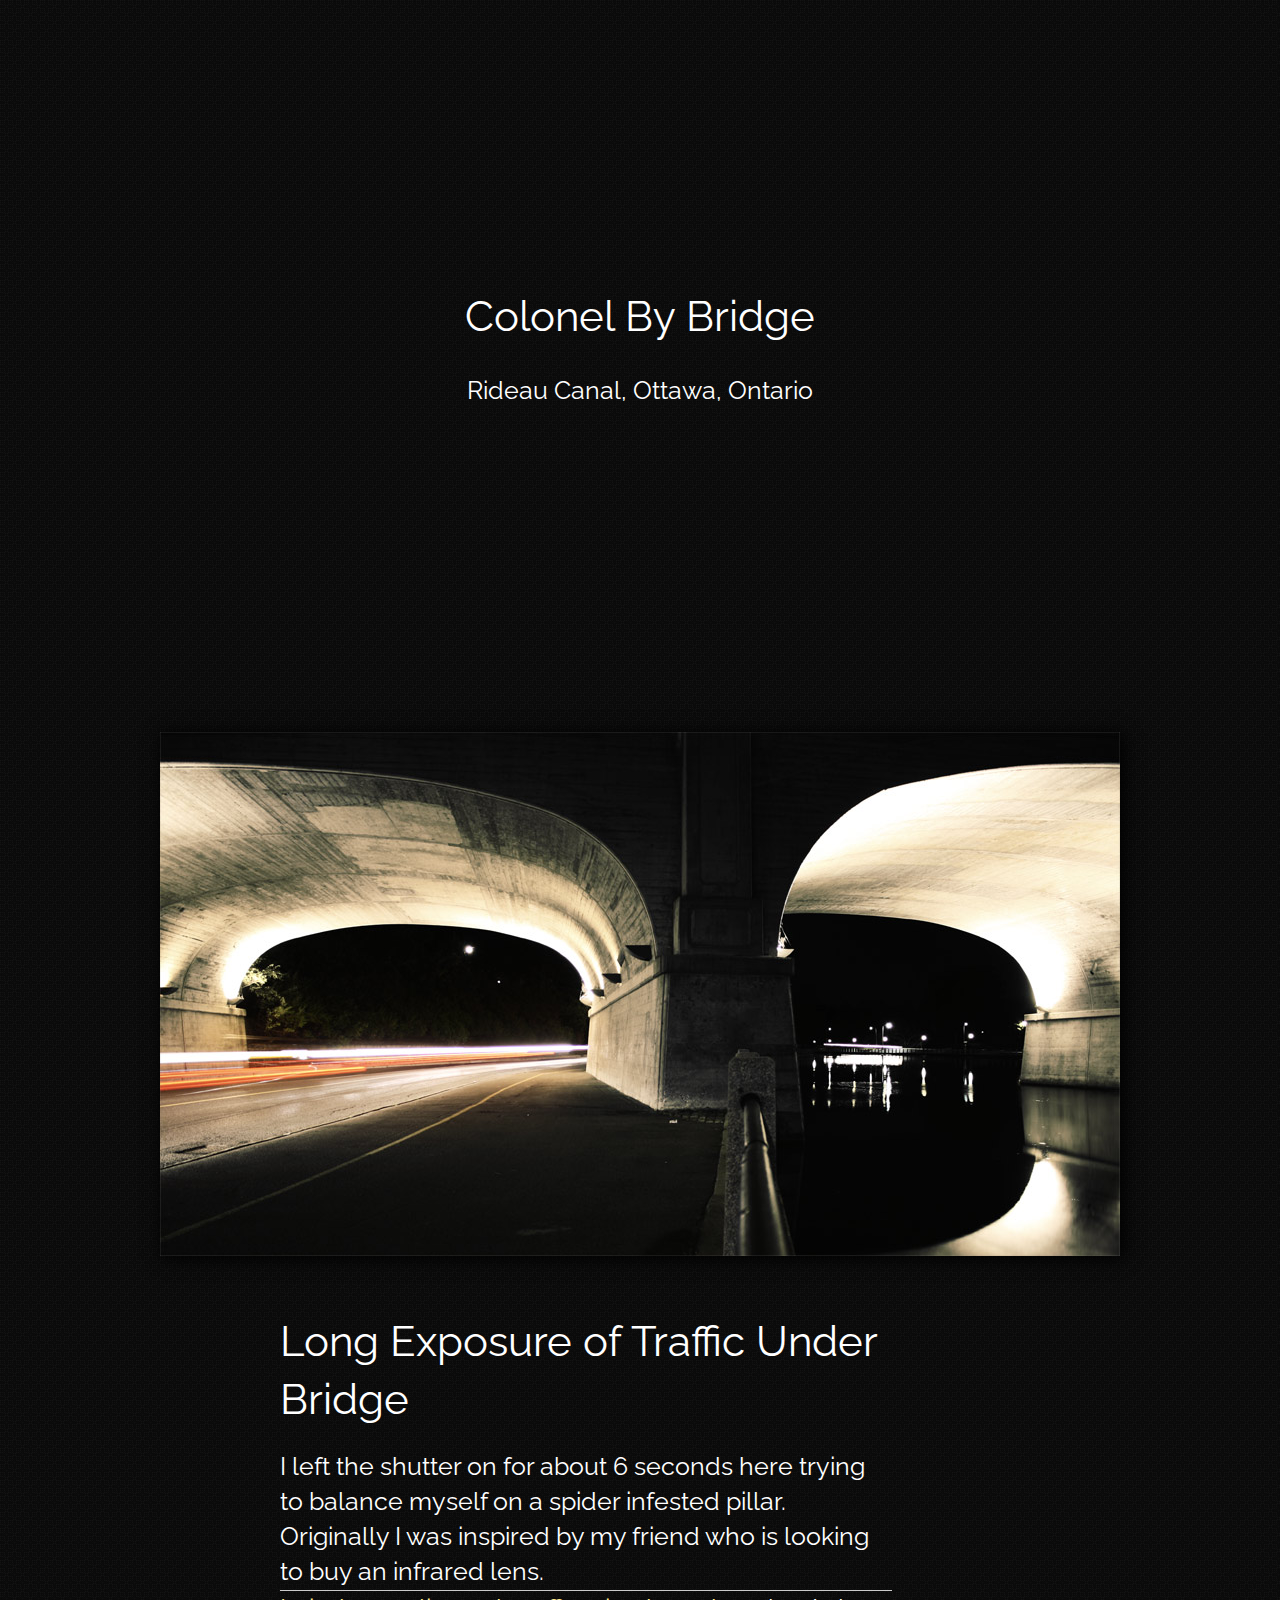
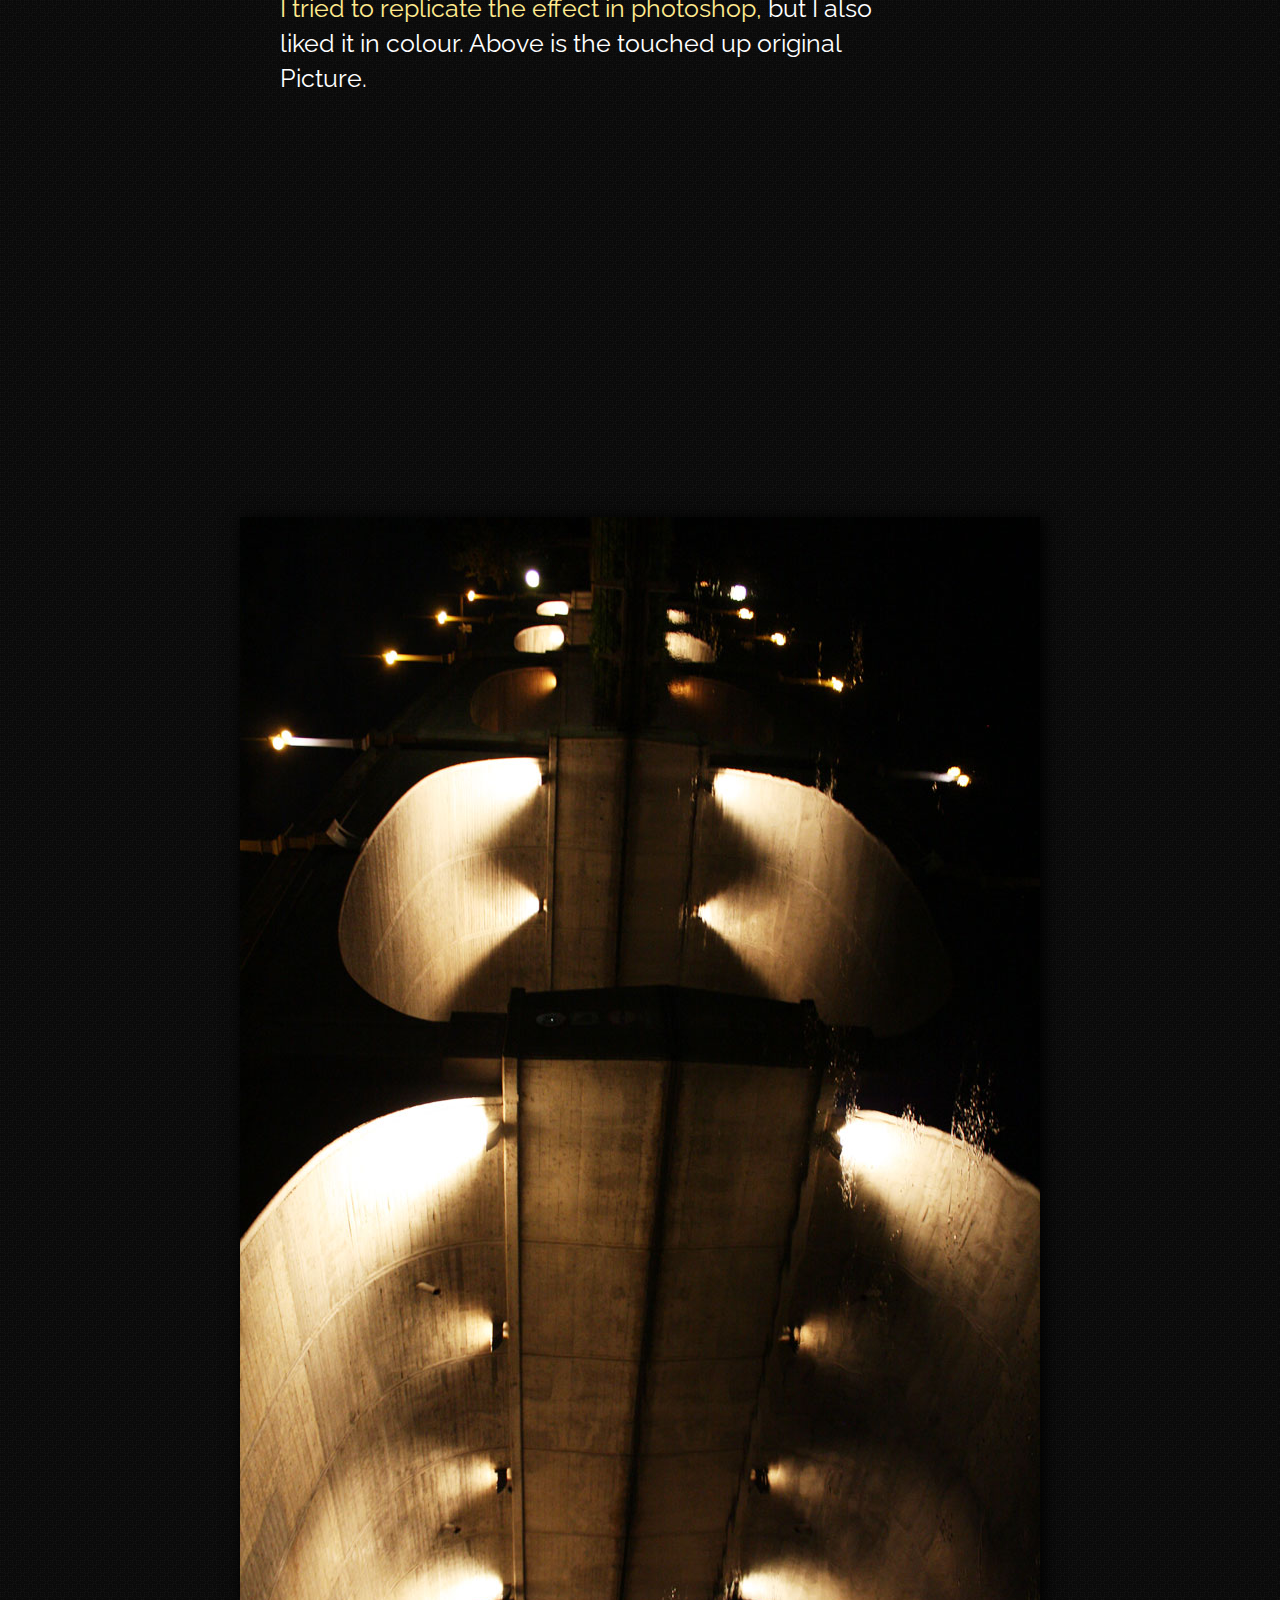
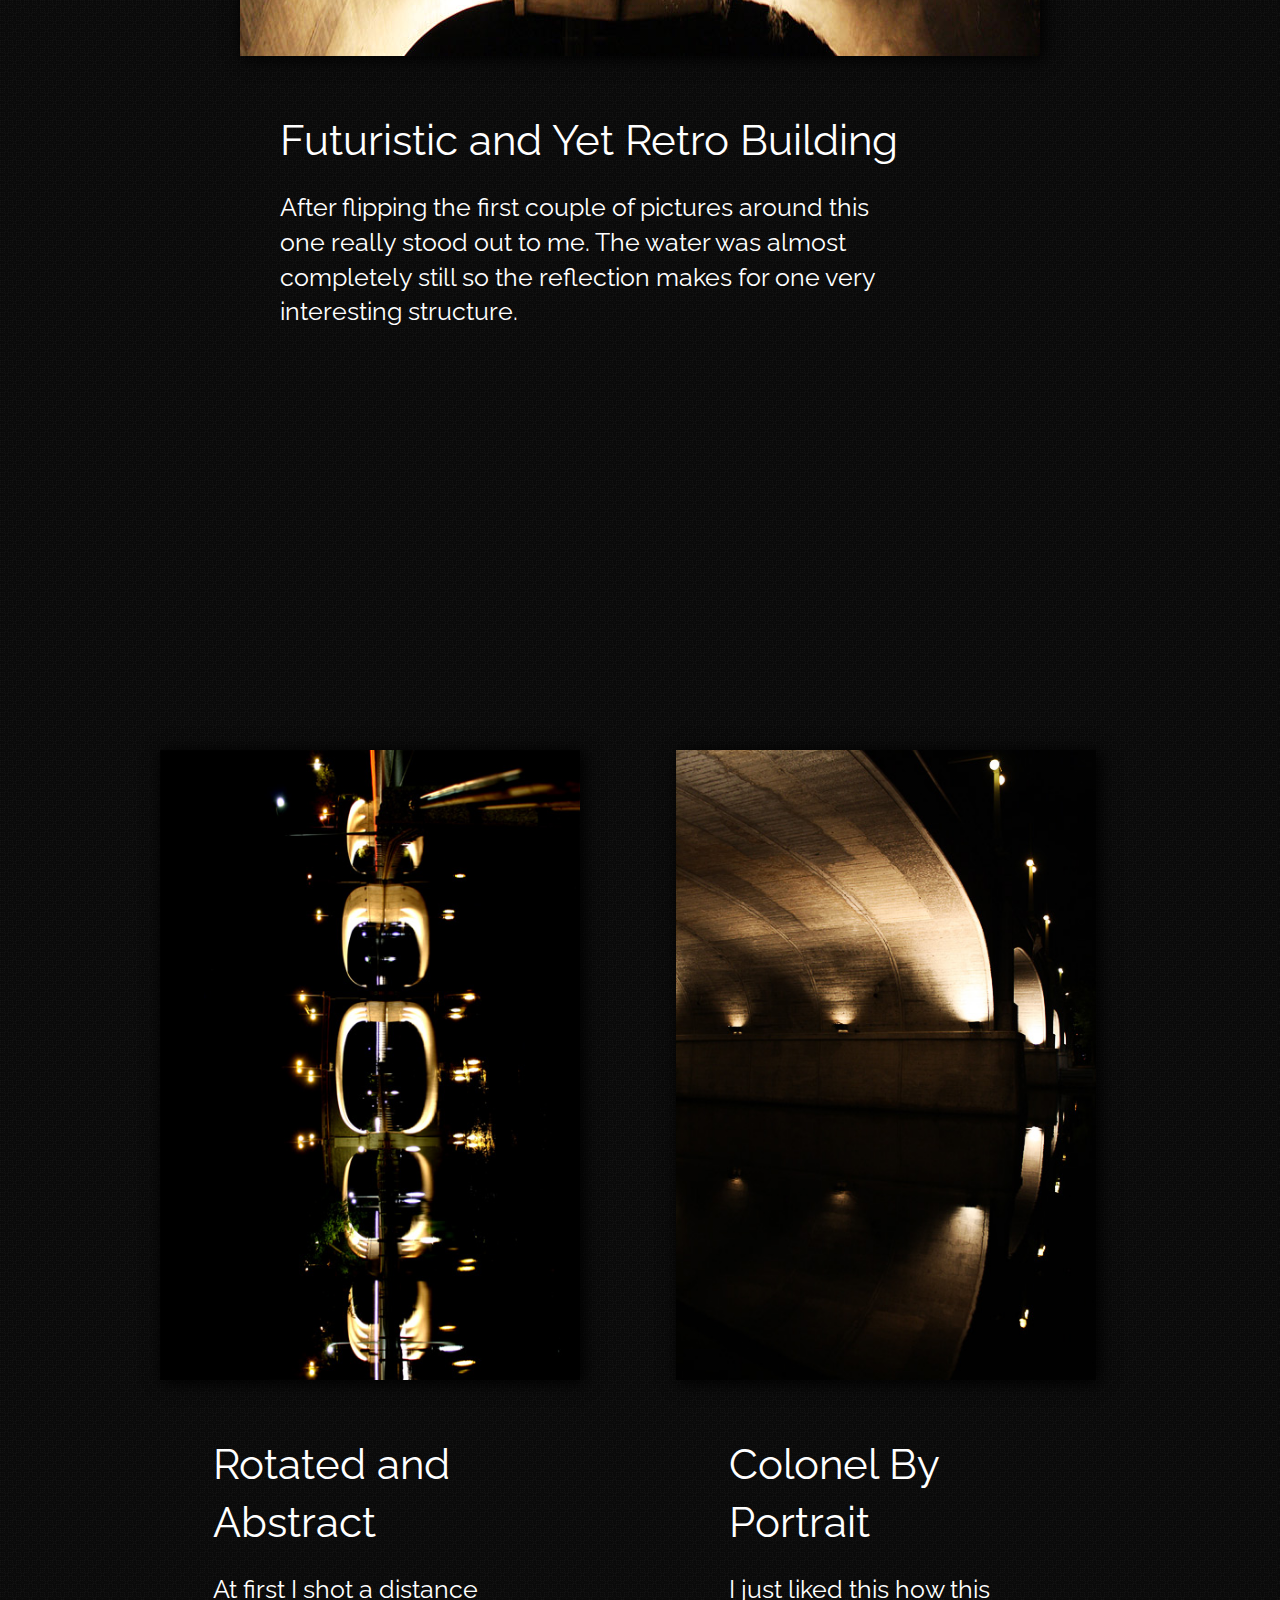
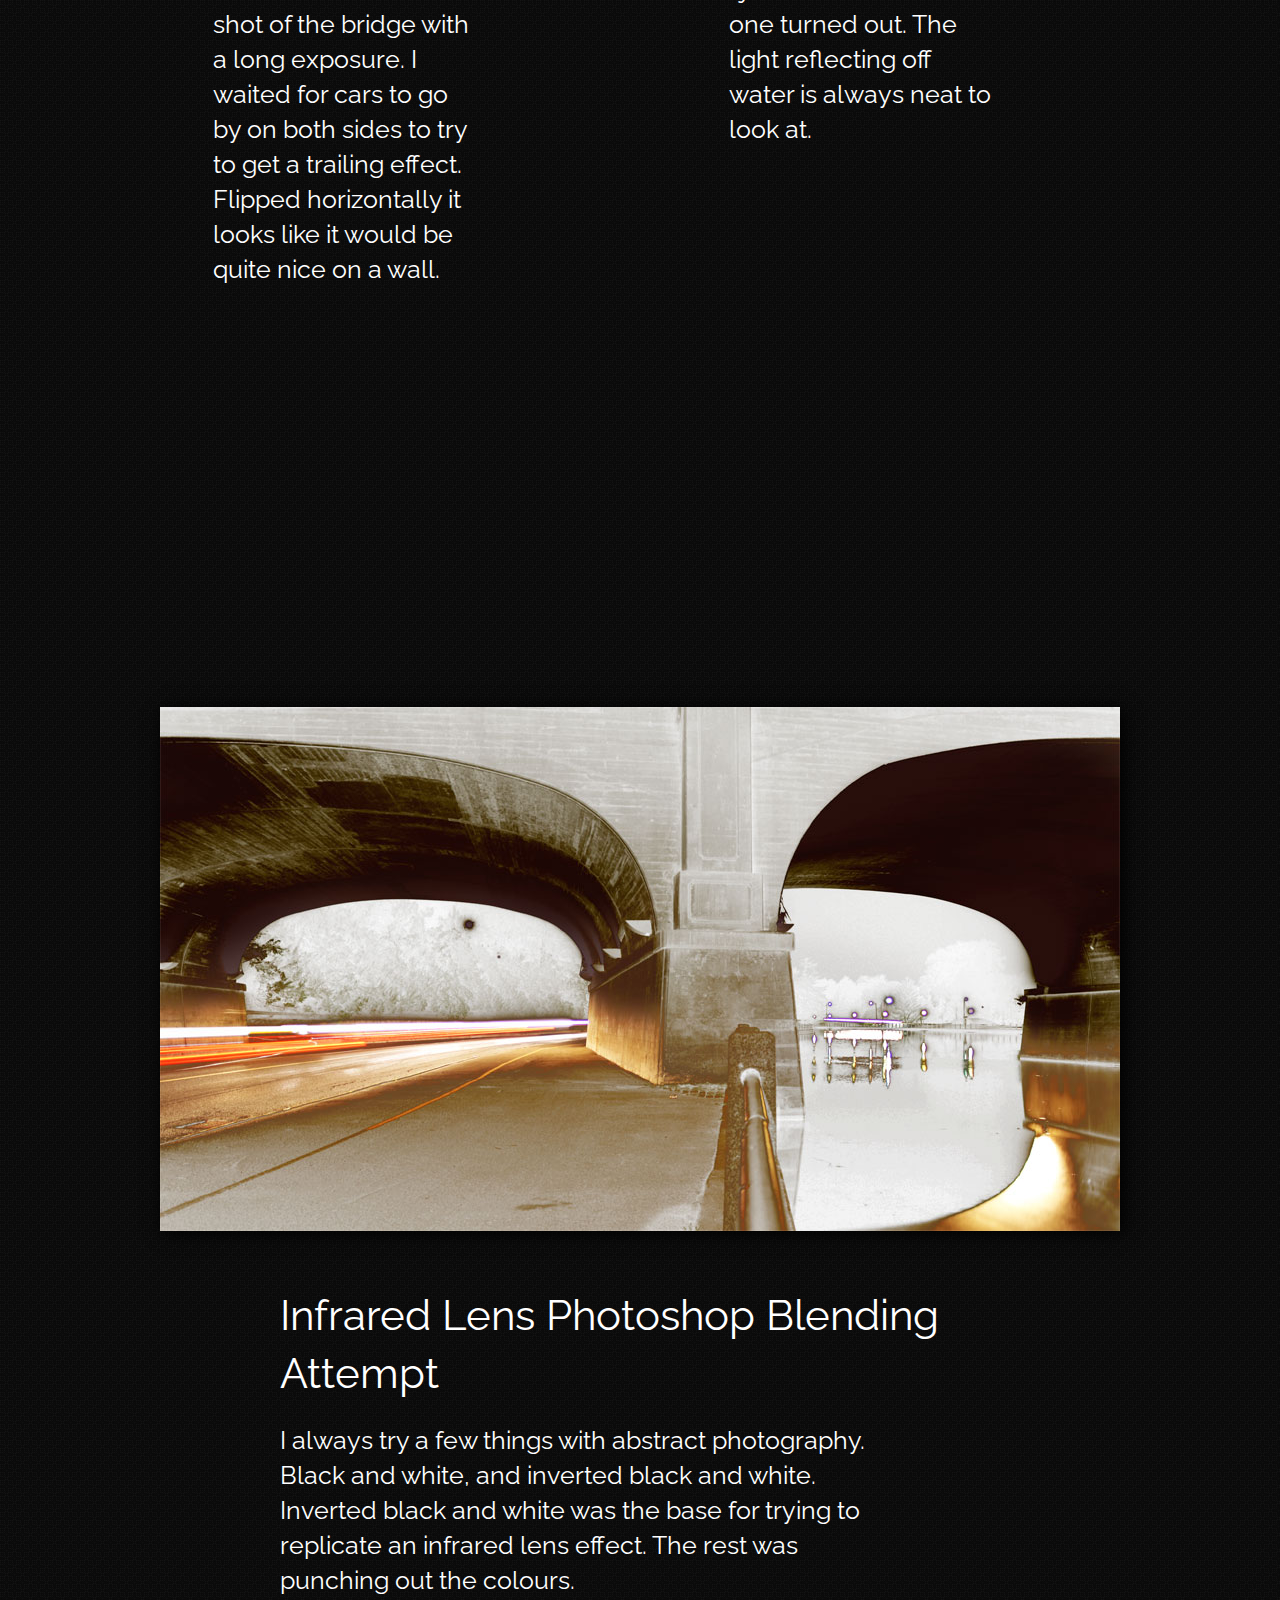
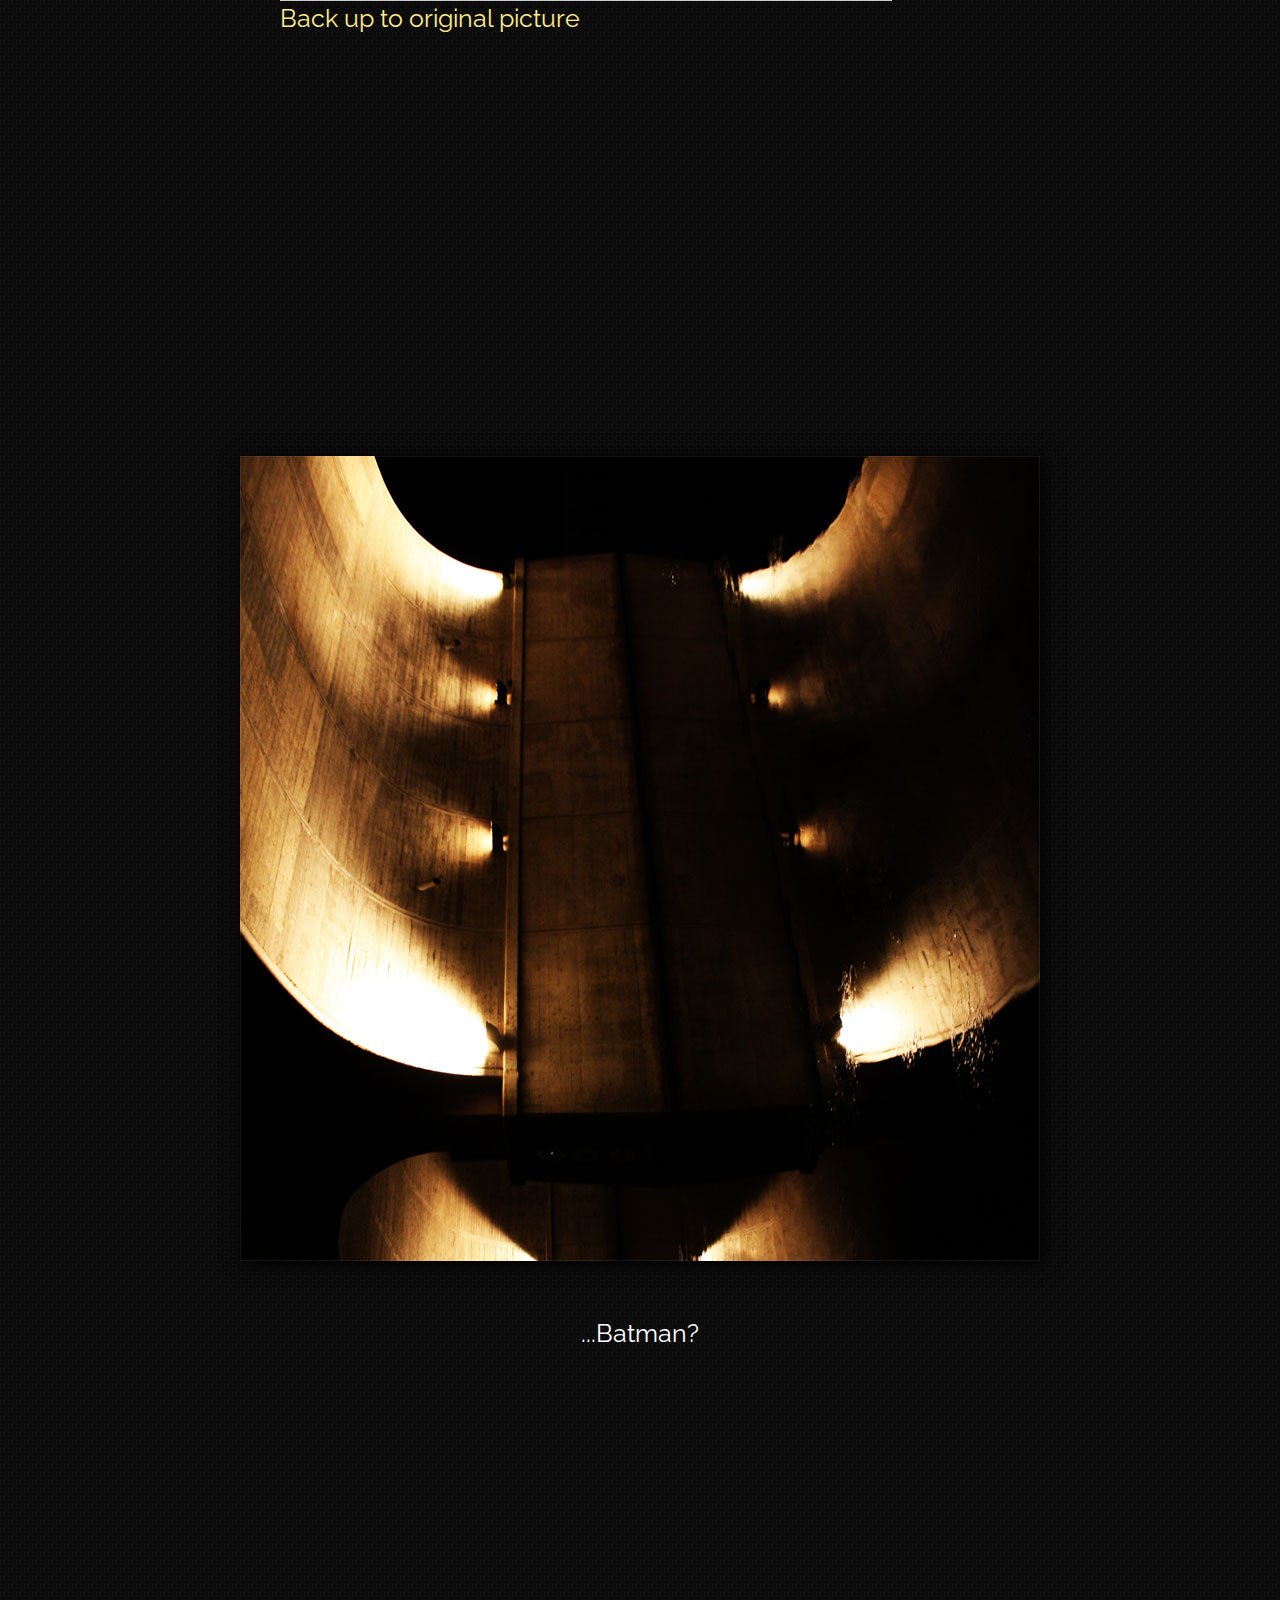
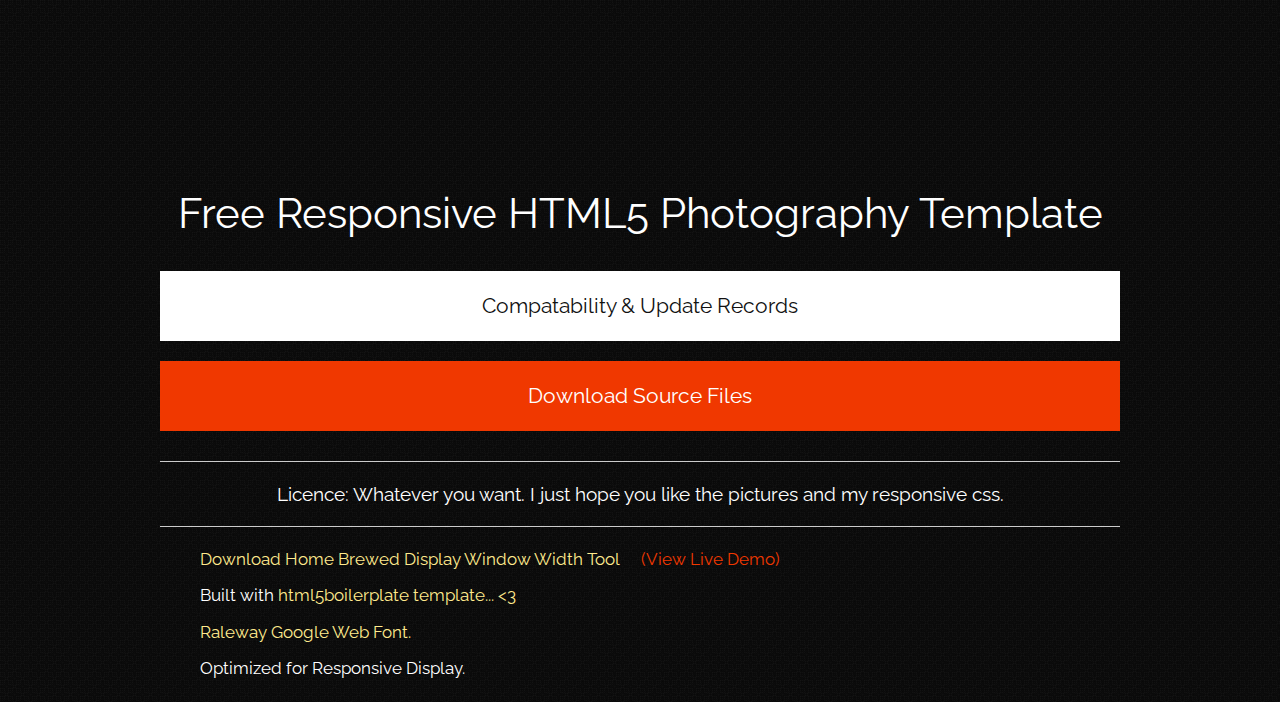
==== index.html @ 6f8a7903 "Initial Commit" ====
<!DOCTYPE html>
<!--[if lt IE 7]>      <html class="no-js lt-ie9 lt-ie8 lt-ie7"> <![endif]-->
<!--[if IE 7]>         <html class="no-js lt-ie9 lt-ie8"> <![endif]-->
<!--[if IE 8]>         <html class="no-js lt-ie9"> <![endif]-->
<!--[if gt IE 8]><!--> <html class="no-js"> <!--<![endif]-->
<head>
    <meta charset="utf-8">
    <meta http-equiv="X-UA-Compatible" content="IE=edge,chrome=1">
    <title></title>
    <meta name="description" content="">
    <meta name="viewport" content="width=device-width">

    <!-- Place favicon.ico and apple-touch-icon.png in the root directory: mathiasbynens.be/notes/touch-icons -->

    <link rel="stylesheet" href="css/main.css">
    
    <script src="js/vendor/modernizr-2.6.1.min.js"></script>
    <link href='http://fonts.googleapis.com/css?family=Raleway:100' rel='stylesheet' type='text/css'>
    <meta name="viewport" content="width=device-width, minimum-scale=1.0, maximum-scale=1.0">
</head>
<body>
	
    <!--[if lt IE 9]>
        <link rel="stylesheet" type="text/css" href="css/ie7-and-down.css" />
    <![endif]-->
    <!--[if IE 6]>
        <link rel="stylesheet" type="text/css" href="css/ie6.css" />
    <![endif]-->
    
    <header id="header">
    	<hgroup>
    	<h1>Colonel By Bridge</h1>
    	<h2>Rideau Canal, Ottawa, Ontario</h2>
    	</hgroup>
    </header>
    
    
    <article id="underbridge">
    	<img src="img/under-bridge-color.jpg" alt="under-bridge-color" />
	    <dl>
	    	<dt>Long Exposure of Traffic Under Bridge</dt>
	    	<dd>I left the shutter on for about 6 seconds here trying to balance myself on a spider infested pillar.  Originally I was inspired by my friend who is looking to buy an infrared lens.<hr /> <a href="#infrared">I tried to replicate the effect in photoshop,</a> but I also liked it in colour. Above is the touched up original Picture.</dd>
	    </dl>
    </article>
    
    <article>
    	<img src="img/building-bridge.jpg" alt="building-bridge" />
	    <dl>
	    	<dt>Futuristic and Yet Retro Building</dt>
	    	<dd>After flipping the first couple of pictures around this one really stood out to me. The water was almost completely still so the reflection makes for one very interesting structure.</dd>
	    </dl>
    </article>
    
    <article class="foursixty clearfix">
    	<img src="img/abstract.jpg" alt="abstract" />
	    <dl>
	    	<dt>Rotated and Abstract</dt>
	    	<dd>At first I shot a distance shot of the bridge with a long exposure.  I waited for cars to go by on both sides to try to get a trailing effect.  Flipped horizontally it looks like it would be quite nice on a wall.</dd>
	    </dl>
    </article>
    
    <article class="foursixty last">
    	<img src="img/bridge-portrait.jpg" alt="bridge-portrait" />
	    <dl>
	    	<dt>Colonel By Portrait</dt>
	    	<dd>I just liked this how this one turned out. The light reflecting off water is always neat to look at.</dd>
	    </dl>
    </article>
    
    
    <article id="infrared">
    	<img src="img/infrared-bridge.jpg" alt="infrared-bridge" />
	    <dl>
	    	<dt>Infrared Lens Photoshop Blending Attempt</dt>
	    	<dd>I always try a few things with abstract photography.  Black and white, and inverted black and white.  Inverted black and white was the base for trying to replicate an infrared lens effect.  The rest was punching out the colours.<hr /> <a href="#underbridge">Back up to original picture</a></dd>
	    </dl>
    </article>
    
    <article>
	    <img src="img/batman-brige.jpg" alt="batman-brige" />
	    <h2>...Batman?</h2>
    </article>
    
	<h1 id="return-demo">Free Responsive HTML5 Photography Template</h1>
	<footer id="footer">
		<nav id="footer-nav">
			<a href="about.html" class="about">Compatability &amp; Update Records</a>
			<a href="download.html" class="download">Download Source Files</a>
		</nav>
	</footer>
	
	<!-- Liscence.  Delete from here down until the next comment -->
	
	<hr />
		<h3>Licence: Whatever you want. I just hope you like the pictures and my responsive css.</h3>  
		<hr />
		<ul>
			<li>
				<a href="download.html" class="developer">Download Home Brewed Display Window Width Tool</a> 
				<a href="demo.html" class="demo">(View Live Demo)</a>
			</li>
			<li>Built with <a href="http://html5boilerplate.com/" target="_blank">html5boilerplate template... &lt;3</a></li>
			<li><a href="http://www.google.com/webfonts#UsePlace:use/Collection:Raleway" target="_blank">Raleway Google Web Font.</a></li>
			<li>Optimized for Responsive Display.</li>
		</ul>
	
	<!-- Liscence.  Delete me from here up -->
	
	
    <script src="//ajax.googleapis.com/ajax/libs/jquery/1.7.2/jquery.min.js"></script>
    <script>window.jQuery || document.write('<script src="js/vendor/jquery-1.7.2.min.js"><\/script>')</script>
    <script src="js/plugins.js"></script>
    <script src="js/main.js"></script>

    <!-- Google Analytics: change UA-XXXXX-X to be your site's ID. -->
    <script type="text/javascript">
		  var _gaq = _gaq || [];
		  _gaq.push(['_setAccount', 'UA-12574501-1']);
		  _gaq.push(['_setDomainName', 'brandonbrule.com']);
		  _gaq.push(['_trackPageview']);
		
		  (function() {
		    var ga = document.createElement('script'); ga.type = 'text/javascript'; ga.async = true;
		    ga.src = ('https:' == document.location.protocol ? 'https://ssl' : 'http://www') + '.google-analytics.com/ga.js';
		    var s = document.getElementsByTagName('script')[0]; s.parentNode.insertBefore(ga, s);
		  })();
	</script>
</body>
</html>
---- css/main.css ----
/*
 * HTML5 Boilerplate
 *
 * What follows is the result of much research on cross-browser styling.
 * Credit left inline and big thanks to Nicolas Gallagher, Jonathan Neal,
 * Kroc Camen, and the H5BP dev community and team.
 *
 * Detailed information about this CSS: h5bp.com/css
 */


/* ==========================================================================
   HTML5 display definitions
   ========================================================================== */

article,
aside,
details,
figcaption,
figure,
footer,
header,
hgroup,
nav,
section,
summary {
    display: block;
}

audio,
canvas,
video {
    display: inline-block;
    *display: inline;
    *zoom: 1;
}

audio:not([controls]) {
    display: none;
}

[hidden] {
    display: none;
}


/* ==========================================================================
   Base
   ========================================================================== */

/*
 * 1. Correct text resizing oddly in IE6/7 when body font-size is set using em units
 * 2. Prevent iOS text size adjust on device orientation change, without disabling user zoom: h5bp.com/g
 */

html {
    font-size: 100%;
    -webkit-text-size-adjust: 100%;
    -ms-text-size-adjust: 100%;
}

html,
button,
input,
select,
textarea {
    font-family: sans-serif;
    color: #222;
}

body {
    margin: 0;
    font-size: 1.3em;
    line-height: 1.4;
}

/*
 * Remove text-shadow in selection highlight: h5bp.com/i
 * These selection declarations have to be separate.
 * Customize the background color to match your design.
 */

::-moz-selection {
    background: #b3d4fc;
    text-shadow: none;
}

::selection {
    background: #b3d4fc;
    text-shadow: none;
}


/* ==========================================================================
   Links
   ========================================================================== */

a {
    color: #00e;
}

a:visited {
    color: #551a8b;
}

a:hover {
    color: #06e;
}

a:focus {
    outline: thin dotted;
}

/*
 * Improve readability when focused and hovered in all browsers: h5bp.com/h
 */

a:hover,
a:active {
    outline: 0;
}


/* ==========================================================================
   Typography
   ========================================================================== */

abbr[title] {
    border-bottom: 1px dotted;
}

b,
strong {
    font-weight: bold;
}

blockquote {
    margin: 1em 40px;
}

dfn {
    font-style: italic;
}

hr {
    display: block;
    height: 1px;
    border: 0;
    border-top: 1px solid #ccc;
    margin: 1em 0;
    padding: 0;
}

ins {
    background: #ff9;
    color: #000;
    text-decoration: none;
}

mark {
    background: #ff0;
    color: #000;
    font-style: italic;
    font-weight: bold;
}

/*
 * Redeclare monospace font family: h5bp.com/j
 */

pre,
code,
kbd,
samp {
    font-family: monospace, serif;
    _font-family: 'courier new', monospace;
    font-size: 1em;
}

/*
 * Improve readability of pre-formatted text
 */

pre {
    white-space: pre;
    white-space: pre-wrap;
    word-wrap: break-word;
}

q {
    quotes: none;
}

q:before,
q:after {
    content: "";
    content: none;
}

small {
    font-size: 85%;
}

/*
 * Position subscript and superscript content without affecting line-height: h5bp.com/k
 */

sub,
sup {
    font-size: 75%;
    line-height: 0;
    position: relative;
    vertical-align: baseline;
}

sup {
    top: -0.5em;
}

sub {
    bottom: -0.25em;
}


/* ==========================================================================
   Lists
   ========================================================================== */

ul,
ol {
    margin: 1em 0;
    padding: 0 0 0 40px;
}

dd {
    margin: 0 0 0 0;
}

nav ul,
nav ol {
    list-style: none;
    list-style-image: none;
    margin: 0;
    padding: 0;
}


/* ==========================================================================
   Embedded content
   ========================================================================== */

/*
 * 1. Improve image quality when scaled in IE7: h5bp.com/d
 * 2. Remove the gap between images and borders on image containers: h5bp.com/i/440
 */

img {
    border: 0;
    vertical-align: middle;
    -ms-interpolation-mode: bicubic;
}

/*
 * Correct overflow not hidden in IE9
 */

svg:not(:root) {
    overflow: hidden;
}


/* ==========================================================================
   Figures
   ========================================================================== */

figure {
    margin: 0;
}


/* ==========================================================================
   Forms
   ========================================================================== */

form {
    margin: 0;
}

fieldset {
    border: 0;
    margin: 0;
    padding: 0;
}

/*
 * Indicate that 'label' will shift focus to the associated form element
 */

label {
    cursor: pointer;
}

/*
 * 1. Correct color not inheriting in IE6/7/8/9
 * 2. Correct alignment displayed oddly in IE6/7
 */

legend {
    border: 0;
    padding: 0;
    white-space: normal;
    *margin-left: -7px;
}

/*
 * 1. Correct font-size not inheriting in all browsers
 * 2. Remove margins in FF3/4 S5 Chrome
 * 3. Define consistent vertical alignment display in all browsers
 */

button,
input,
select,
textarea {
    font-size: 100%;
    margin: 0;
    vertical-align: baseline;
    *vertical-align: middle;
}

/*
 * 1. Define line-height as normal to match FF3/4 (set using !important in the UA stylesheet)
 */

button,
input {
    line-height: normal;
}

/*
 * 1. Display hand cursor for clickable form elements
 * 2. Allow styling of clickable form elements in iOS
 * 3. Correct inner spacing displayed oddly in IE7 (doesn't effect IE6)
 */

button,
input[type="button"],
input[type="reset"],
input[type="submit"] {
    cursor: pointer;
    -webkit-appearance: button;
    *overflow: visible;
}

/*
 * Re-set default cursor for disabled elements
 */

button[disabled],
input[disabled] {
    cursor: default;
}

/*
 * Consistent box sizing and appearance
 */

input[type="checkbox"],
input[type="radio"] {
    box-sizing: border-box;
    padding: 0;
    *width: 13px;
    *height: 13px;
}

input[type="search"] {
    -webkit-appearance: textfield;
    -moz-box-sizing: content-box;
    -webkit-box-sizing: content-box;
    box-sizing: content-box;
}

input[type="search"]::-webkit-search-decoration,
input[type="search"]::-webkit-search-cancel-button {
    -webkit-appearance: none;
}

/*
 * Remove inner padding and border in FF3/4: h5bp.com/l
 */

button::-moz-focus-inner,
input::-moz-focus-inner {
    border: 0;
    padding: 0;
}

/*
 * 1. Remove default vertical scrollbar in IE6/7/8/9
 * 2. Allow only vertical resizing
 */

textarea {
    overflow: auto;
    vertical-align: top;
    resize: vertical;
}


/* ==========================================================================
   Tables
   ========================================================================== */

table {
    border-collapse: collapse;
    border-spacing: 0;
}

td {
    vertical-align: top;
}


/* ==========================================================================
   Chrome Frame Prompt
   ========================================================================== */

.chromeframe {
    margin: 0.2em 0;
    background: #ccc;
    color: #000;
    padding: 0.2em 0;
}





/*	==========================================================================
	Edit Site Styles Below 
	========================================================================== */

/* ==========================================================================
   Primary styles.
   Author: Your Name Here
   ========================================================================== */

body{
	background: url(../img/repeating-bg.jpg);
	color: #fff;
	font-family: 'Raleway', cursive, helvetica, arial;
	width:95%;
	margin:0 auto;
	text-align:center;
}

a{
	color:#ffea8d;
	text-decoration:none;
}
a:hover{
	color:#c64c27;
}
a:visited{
	color:#ffea8d;
}

li{list-style:none;margin-bottom:0.8em;font-size:0.8em;text-align:left;}

img{
	margin: 1.7em 0;
	-moz-box-shadow:   3px 2px 16px 1px black;
	-webkit-box-shadow: 3px 2px 16px 1px black;
	box-shadow: 3px 2px 16px 1px black;
	max-width: 100%;
}

article{padding-bottom:40%;}
dl{width:75%;margin:0 auto !important;}
dt{font-size:2em;padding:0.5em 0; text-align:center; }
dd{font-size:1.2em;width:85%;text-align:left;margin:0 auto !important;}

h1, h2, h3{font-weight:normal;}
h1{font-size:1.8em;}
h2{font-size:1.1em;}
h3{font-size:0.9em;}
p{font-size:0.8em;}
.aligncenter{
	text-align:center;
}
.last{margin-right:0!important;padding-right:0!important;margin-left:0!important;padding-left:0!important;}

.foursixty{}

header#header{
	text-align:center;
	height:100%;
	margin:40% 0;
}

#footer{
	margin-bottom:30px;
}

#footer-nav a{
	display:block;
	margin: 2% 0;
	padding:1em 10px;
}


/* -- Licence Details - Delete here Down --*/

a.download{
	background:#f03800;
	color:white;
	margin: 2% 0;
	padding:1em 10px;
	display:block;
}
a.download:hover{
	background:#c64c27;
}

a.about{
	background:#fff;
	color:#111111;
	margin: 2% 0;
	padding:1em 10px;
	display:block;
}
a.about:hover{
	background:#ffea8d;
}

a.demo{
	color:#f03800;
	margin-left:2%;
}
a.demo:hover{
	color:#fff;
	
}

/* -- For Window Width Tool return to index button --*/
#window-width li{
	display:block;
}

a#return{
	position:fixed;
	top:10px;
	padding:20px 0;
}

#window-width{
	width:200px;
	position:fixed; 
	top:10px; 
	right:40px;
}

#window-width-text{
	background:#EA6207;
	color: #fff;
	padding:25px;
	top:75px;
	position:fixed;
}
#window-height-text{
	position:fixed;
	top:160px;
	padding:25px;
	color:#fff;
	background:#ea6207;
}
#starting{
	position:fixed;
	top:250px;
}

/* -- Licence Details - Delete from here up --*/




/* ==========================================================================
   Media Query
   ========================================================================== */



@media only screen and (max-width: 480px)  and (min-width: 340px){
	header#header{
		border-bottom:1px solid #111111;
		margin:10% 0;
	}
}

@media only screen and (max-width: 1920px)  and (min-width: 960px){
	body{
		width:960px;
		margin:0 auto;
	}
	
	h1{font-size:2em;}
	h2{font-size:1.2em;}
	
	
	hr {

		height: 10%;
		font-size:0.04em;
	}
	
	dt{
		font-size:2em;
		text-align:left;
	}
	
	dd{font-size:1.2em;margin:0!important;text-align:left;}
	
	.foursixty{float:left;width:420px;margin-right:10%;}
	header#header{
		margin:30% 0;
	}
}




/* ==========================================================================
   Helper classes.
   Please define your styles before this section.
   ========================================================================== */

/*
 * Image replacement
 */

.ir {
    border: 0;
    font: 0/0 a;
    text-shadow: none;
    color: transparent;
    background-color: transparent;
}

/*
 * Hide from both screenreaders and browsers: h5bp.com/u
 */

.hidden {
    display: none !important;
    visibility: hidden;
}

/*
 * Hide only visually, but have it available for screenreaders: h5bp.com/v
 */

.visuallyhidden {
    border: 0;
    clip: rect(0 0 0 0);
    height: 1px;
    margin: -1px;
    overflow: hidden;
    padding: 0;
    position: absolute;
    width: 1px;
}

/*
 * Extends the .visuallyhidden class to allow the element to be focusable
 * when navigated to via the keyboard: h5bp.com/p
 */

.visuallyhidden.focusable:active,
.visuallyhidden.focusable:focus {
    clip: auto;
    height: auto;
    margin: 0;
    overflow: visible;
    position: static;
    width: auto;
}

/*
 * Hide visually and from screenreaders, but maintain layout
 */

.invisible {
    visibility: hidden;
}

/*
 * Contain floats: h5bp.com/q
 */

.clearfix:before,
.clearfix:after {
    content: "";
    display: table;
}

.clearfix:after {
    clear: both;
}

.clearfix {
    *zoom: 1;
}



/* ==========================================================================
   Print styles.
   Inlined to avoid required HTTP connection: h5bp.com/r
   ========================================================================== */

@media print {
    * {
        background: transparent !important;
        color: #000 !important; /* Black prints faster: h5bp.com/s */
        box-shadow:none !important;
        text-shadow: none !important;
    }

    a,
    a:visited {
        text-decoration: underline;
    }

    a[href]:after {
        content: " (" attr(href) ")";
    }

    abbr[title]:after {
        content: " (" attr(title) ")";
    }

    /*
     * Don't show links for images, or javascript/internal links
     */

    .ir a:after,
    a[href^="javascript:"]:after,
    a[href^="#"]:after {
        content: "";
    }

    pre,
    blockquote {
        border: 1px solid #999;
        page-break-inside: avoid;
    }

    thead {
        display: table-header-group; /* h5bp.com/t */
    }

    tr,
    img {
        page-break-inside: avoid;
    }

    img {
        max-width: 100% !important;
    }

    @page {
        margin: 0.5cm;
    }

    p,
    h2,
    h3 {
        orphans: 3;
        widows: 3;
    }

    h2,
    h3 {
        page-break-after: avoid;
    }
}
---- css/ie7-and-down.css ----
.foursixty{float:left;width:420px;margin:0 5%;}
body{
		width:960px;
	}
header#header{
	margin:20% 0;
}

@media only screen and (max-width: 1920px)  and (min-width: 340px){
	body{
		width:960px;
		margin:0 auto;
	}
	
	h1{font-size:2em;}
	h2{font-size:1.2em;}
	
	
	hr {

		height: 10%;
		font-size:0.04em;
	}
	
	dt{
		font-size:2em;
		text-align:left;
	}
	
	dd{font-size:1.2em;margin:0!important;text-align:left;}

	header#header{
		margin:10% 0;
	}
	.foursixty{float:left;}
}
---- css/ie6.css ----
.foursixty{float:left;width:420px;margin:0 10px;}
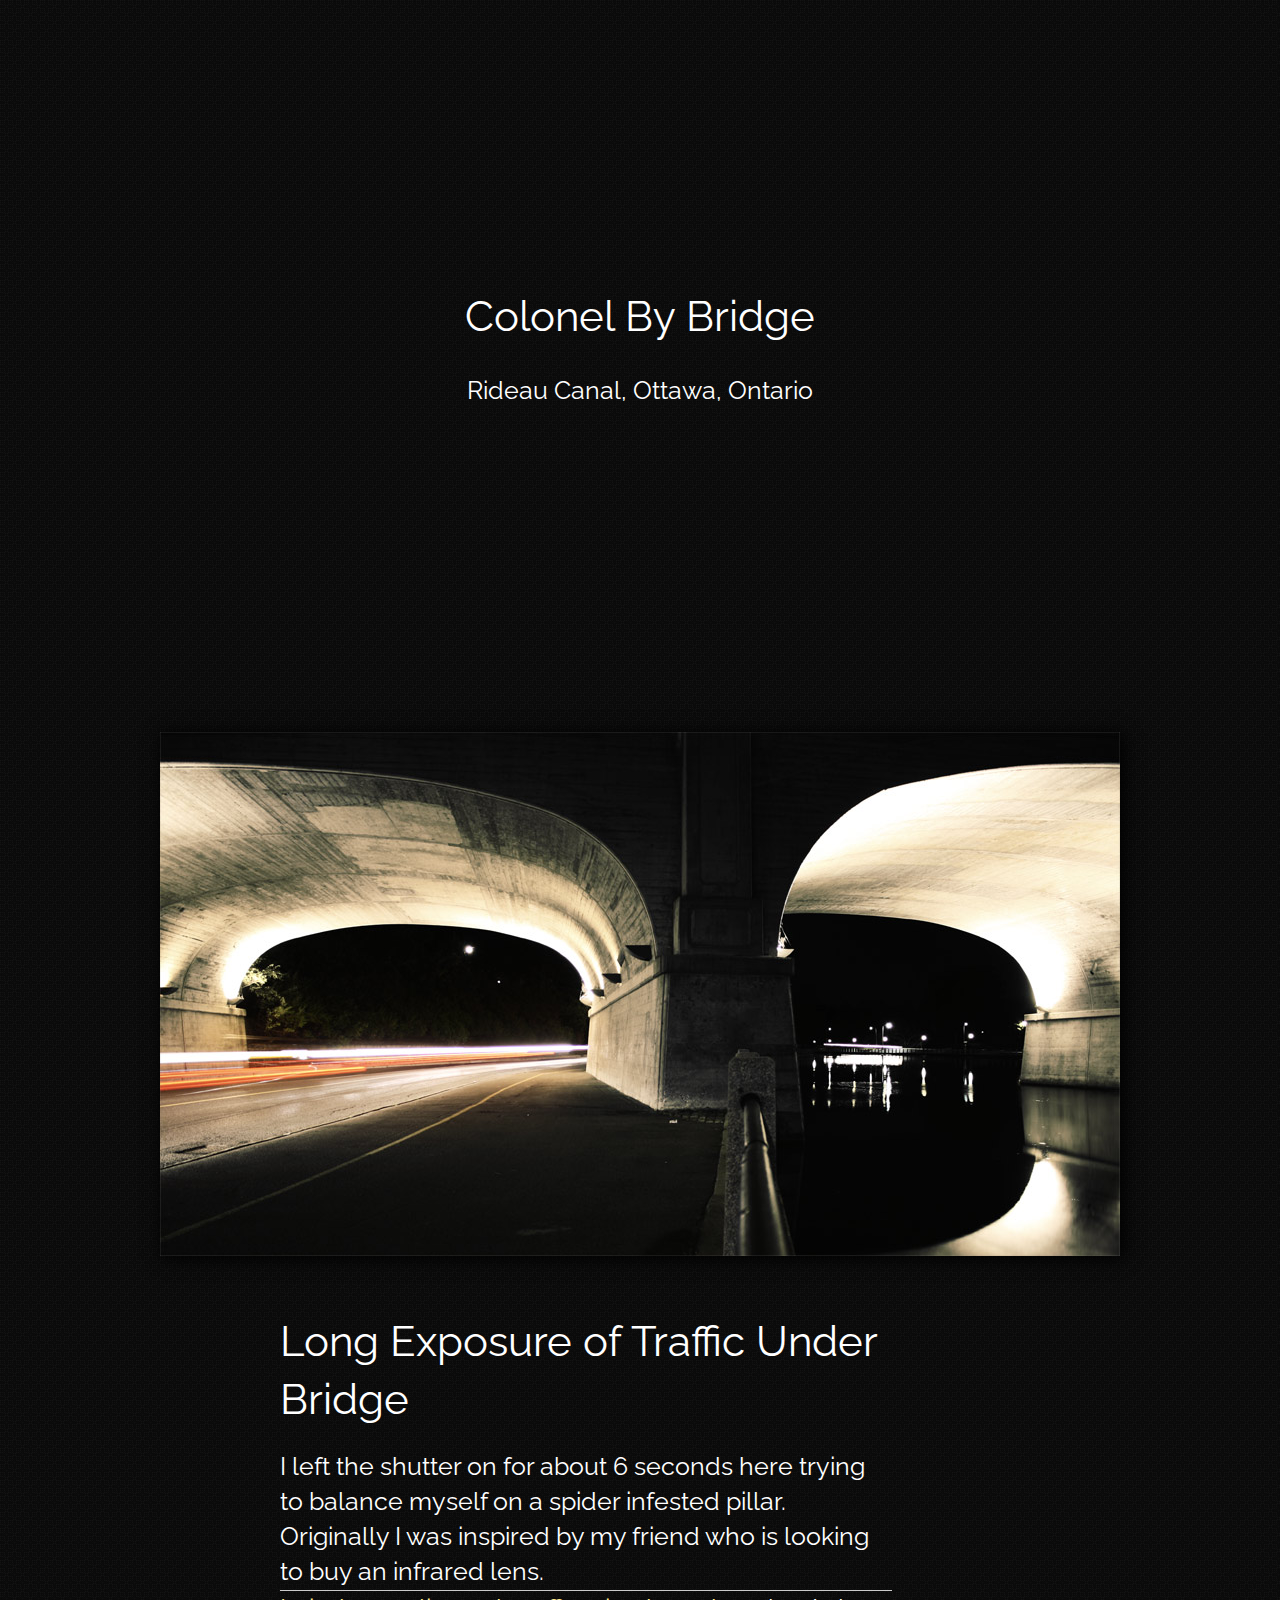
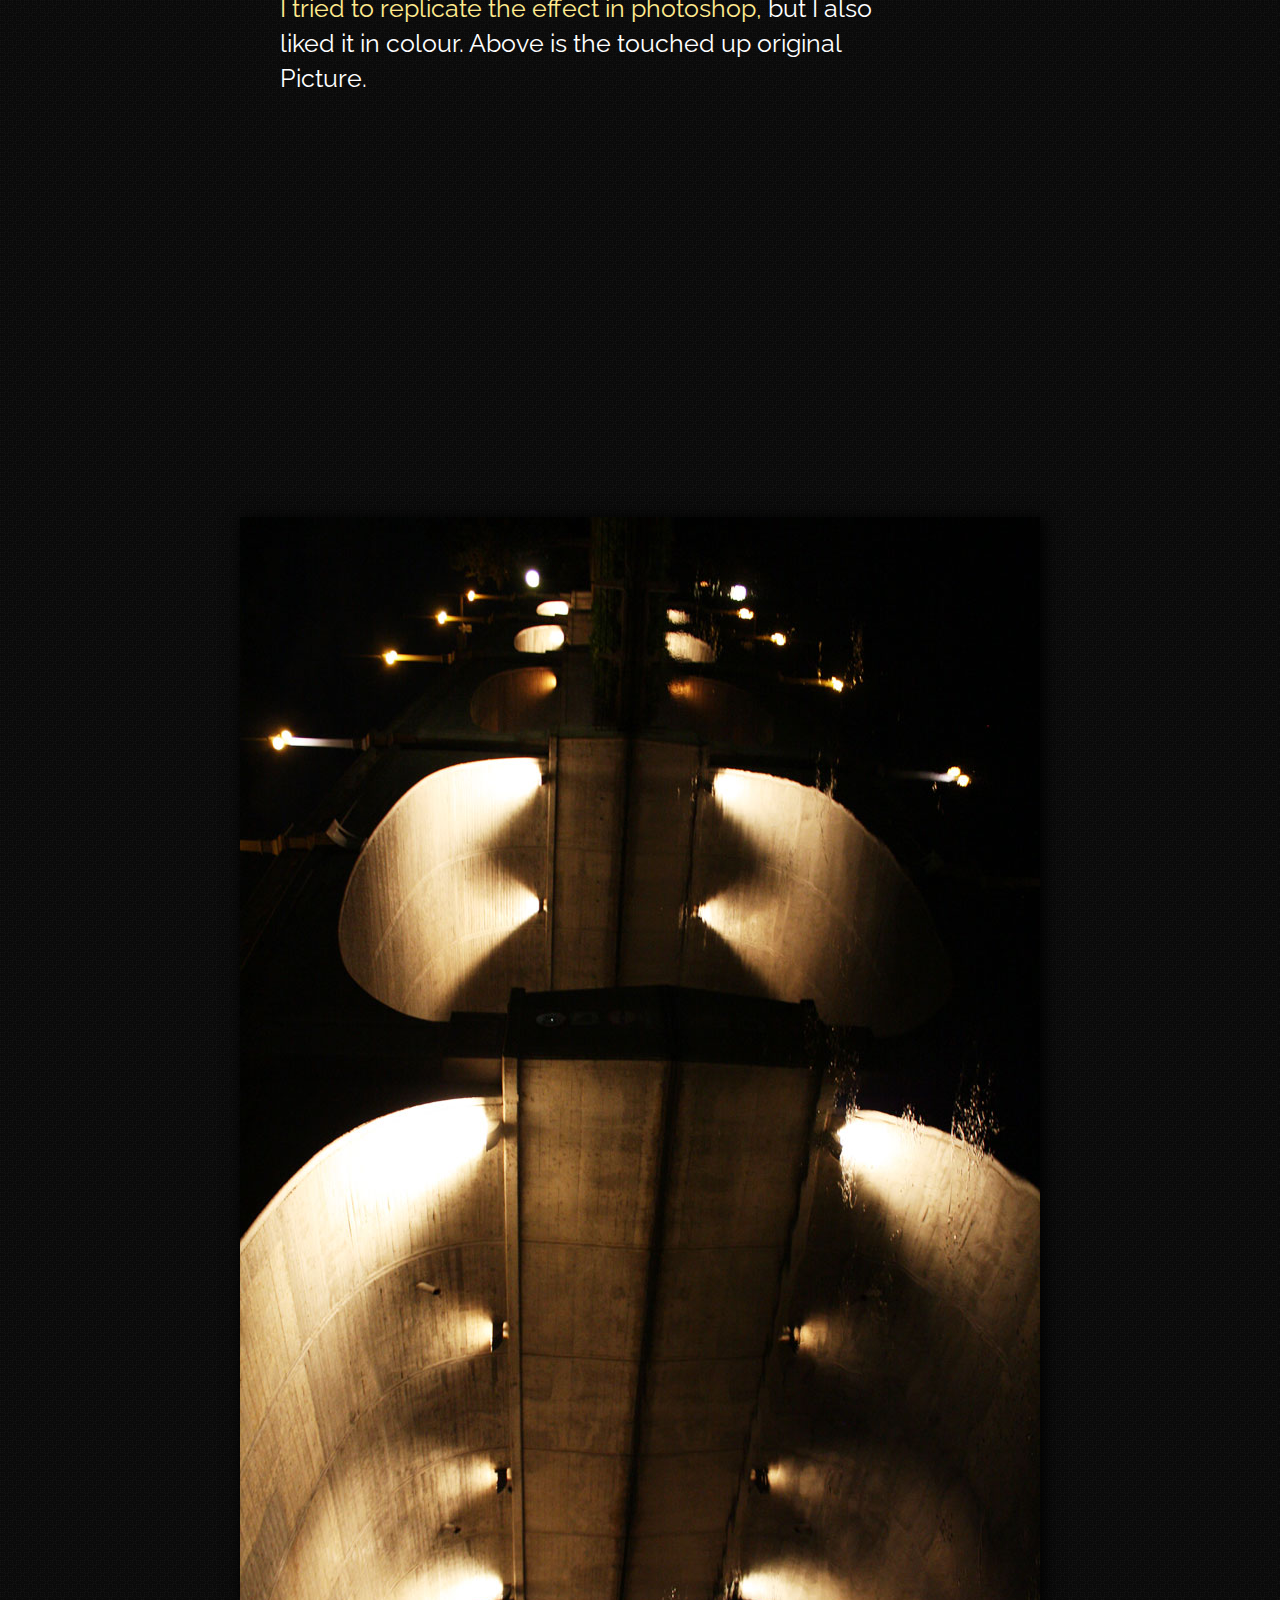
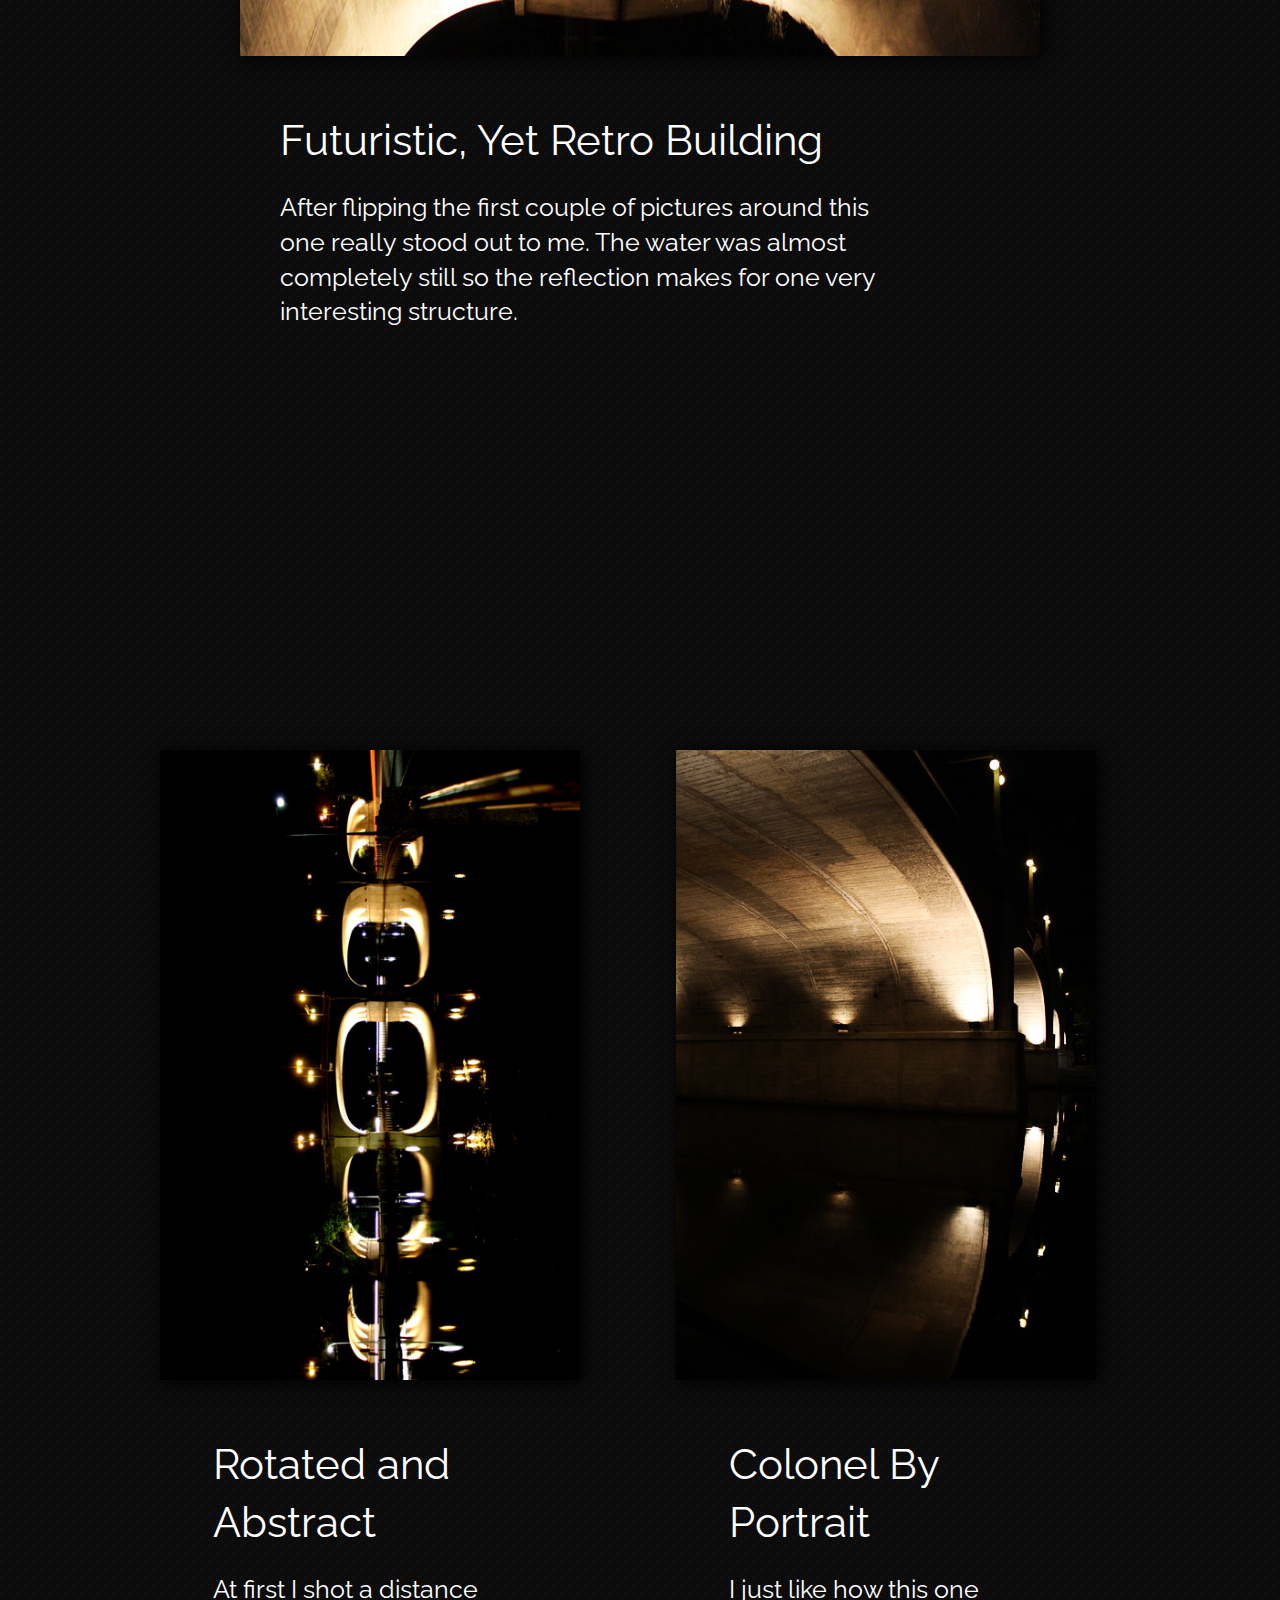
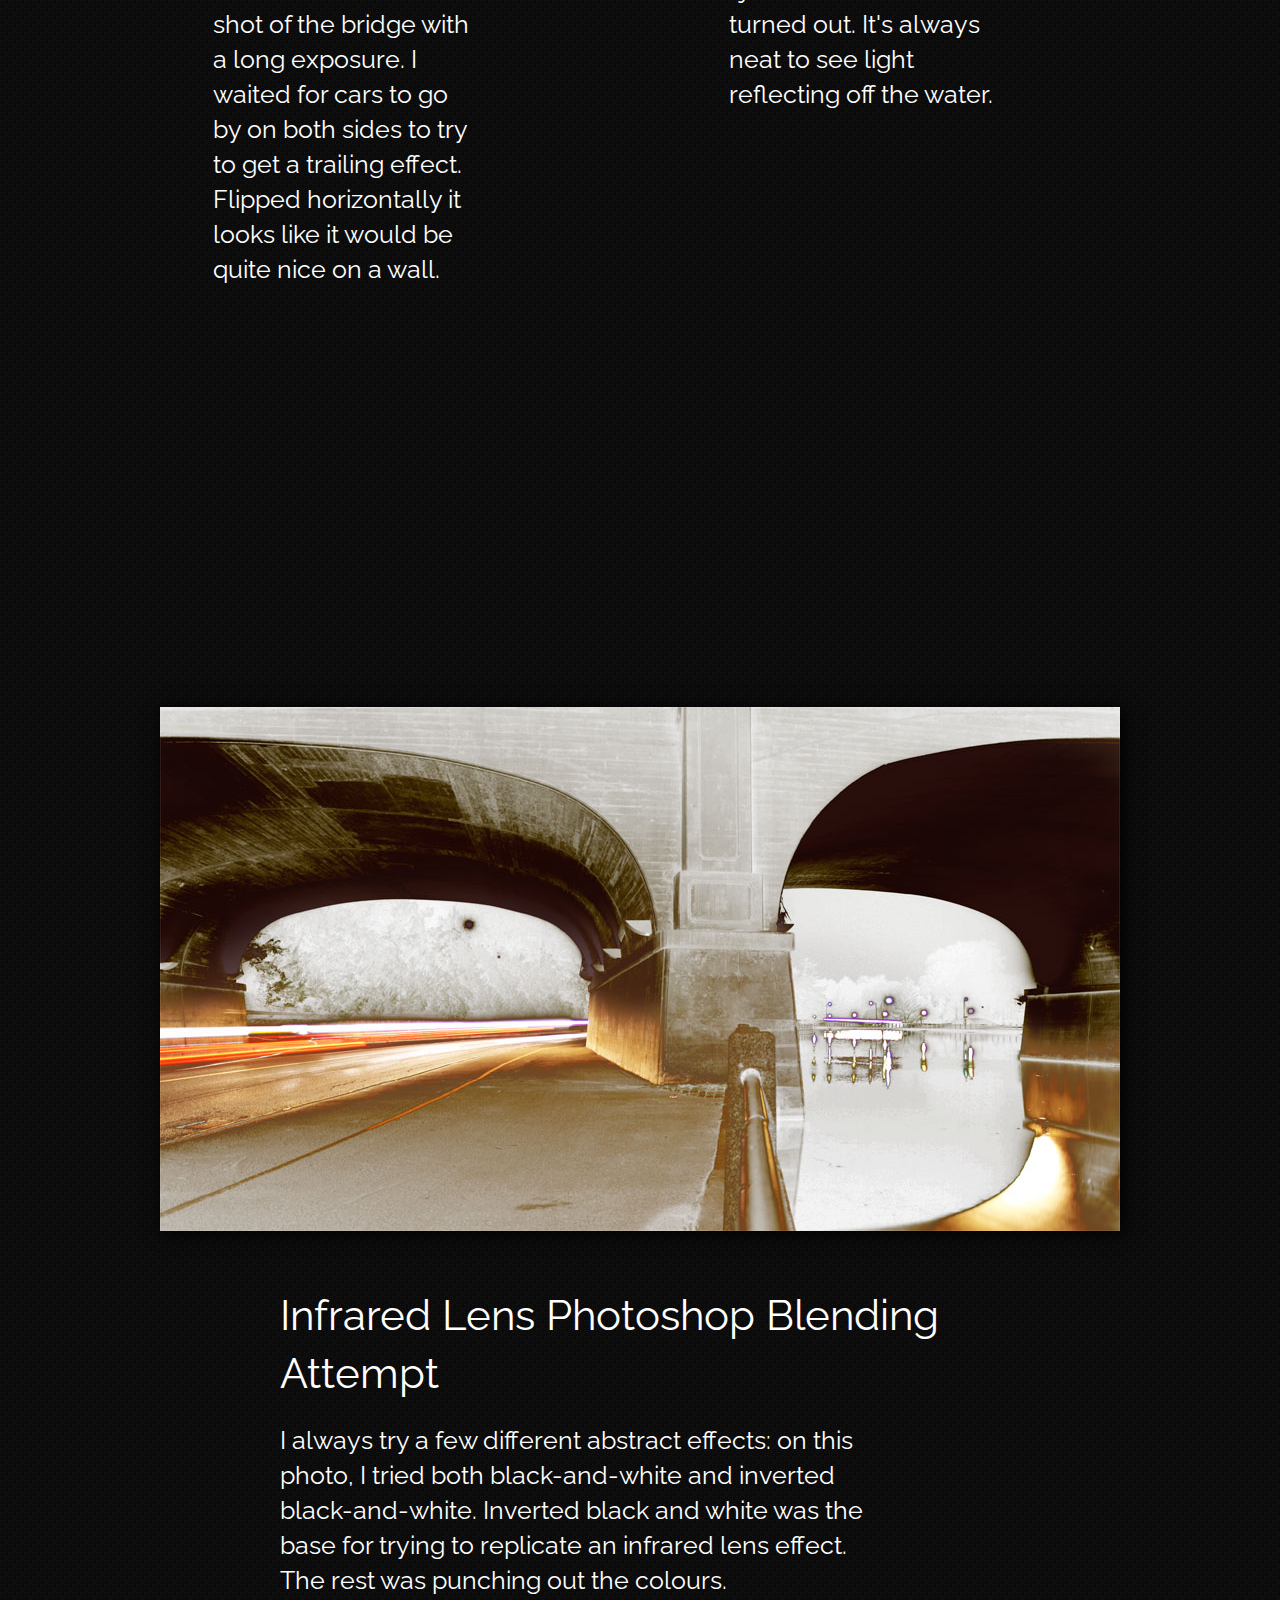
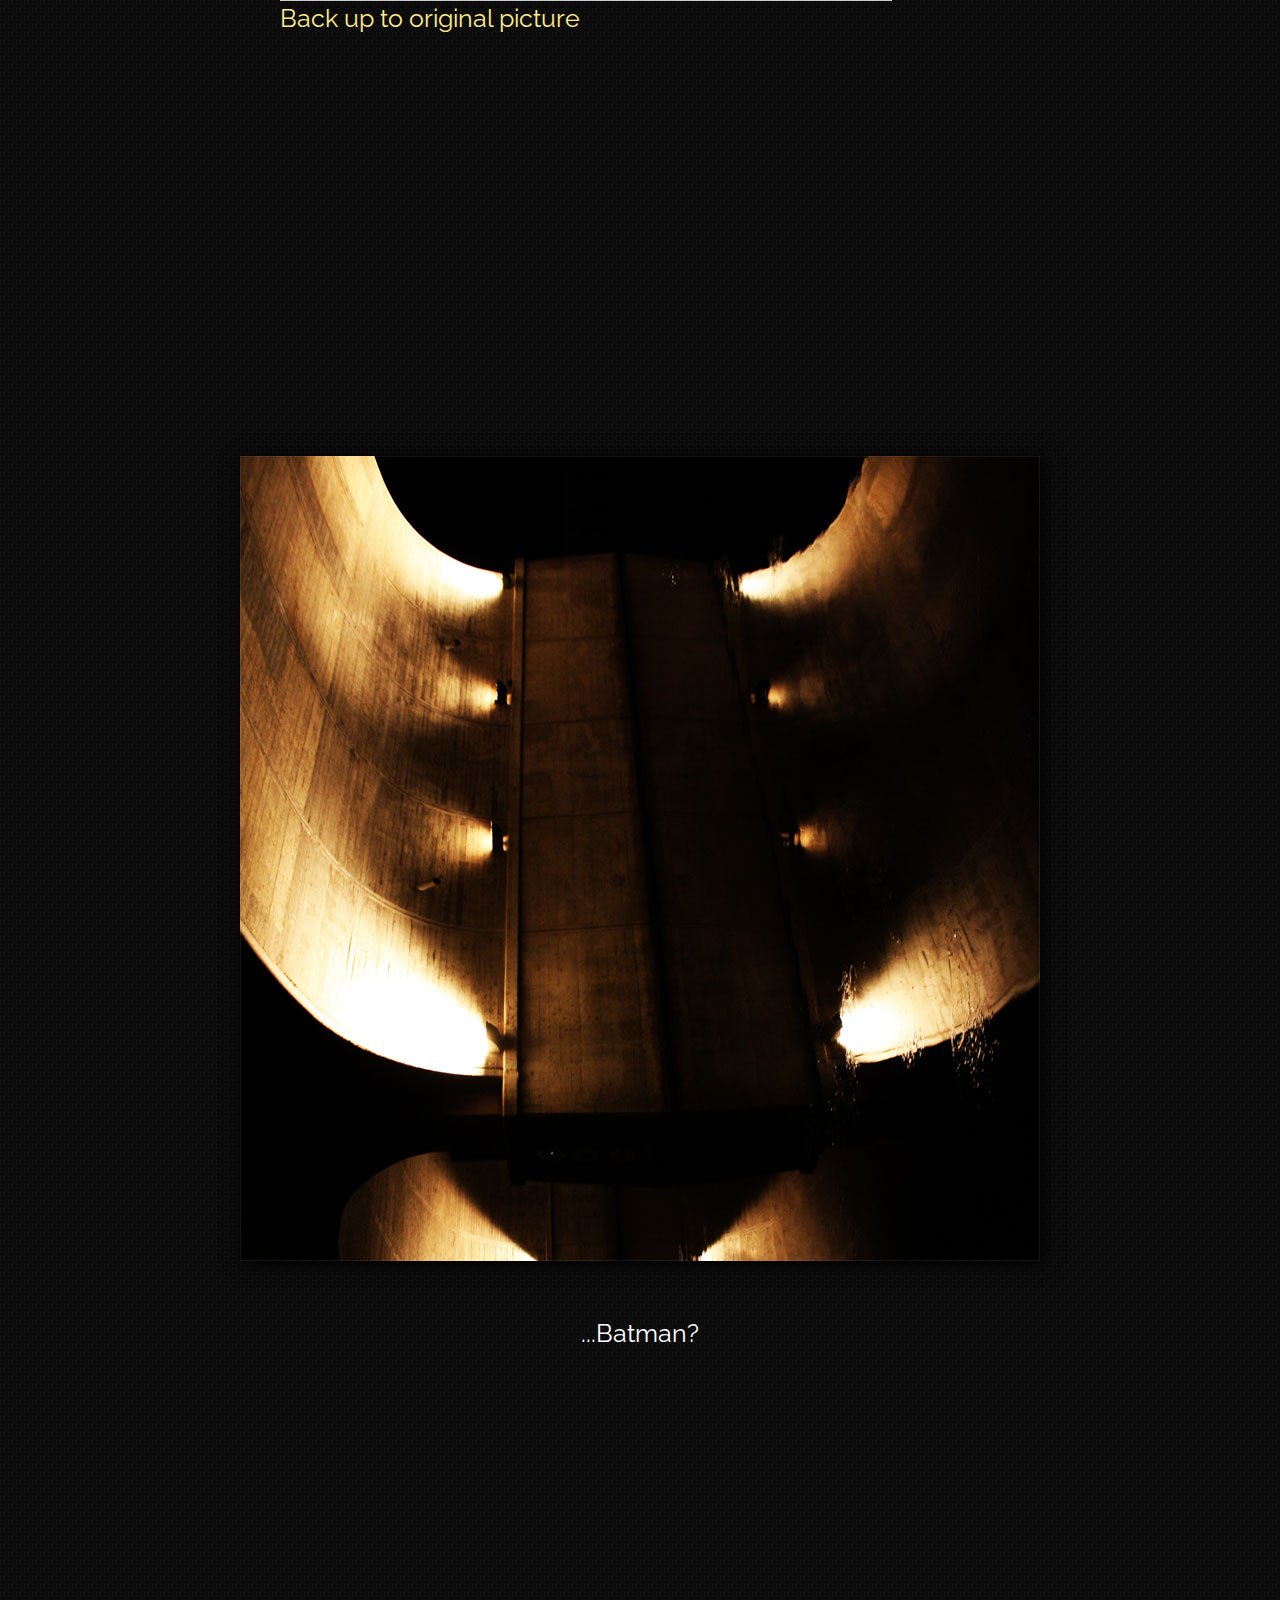
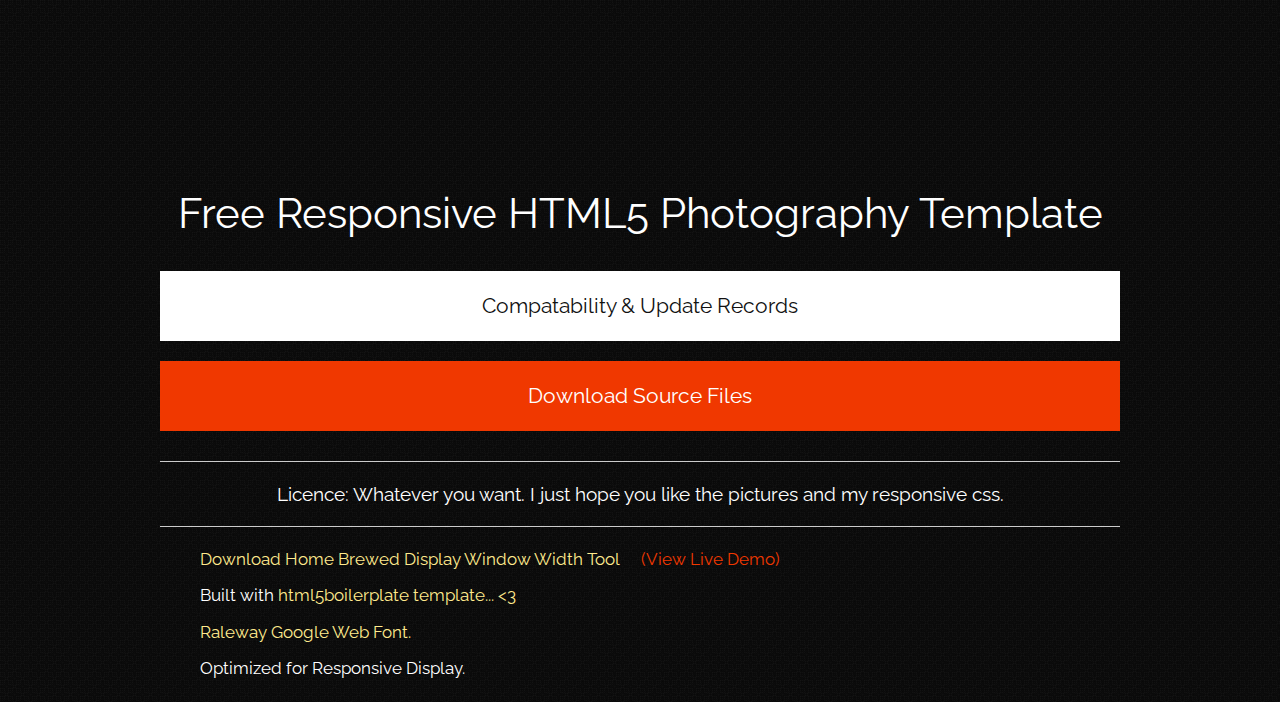
==== commit d72fee3b: "Removing spaces" ====
--- a/index.html
+++ b/index.html
@@ -34,7 +34,6 @@
     	</hgroup>
     </header>
     
-    
     <article id="underbridge">
     	<img src="img/under-bridge-color.jpg" alt="under-bridge-color" />
 	    <dl>
@@ -46,7 +45,7 @@
     <article>
     	<img src="img/building-bridge.jpg" alt="building-bridge" />
 	    <dl>
-	    	<dt>Futuristic and Yet Retro Building</dt>
+	    	<dt>Futuristic, Yet Retro Building</dt>
 	    	<dd>After flipping the first couple of pictures around this one really stood out to me. The water was almost completely still so the reflection makes for one very interesting structure.</dd>
 	    </dl>
     </article>
@@ -63,16 +62,15 @@
     	<img src="img/bridge-portrait.jpg" alt="bridge-portrait" />
 	    <dl>
 	    	<dt>Colonel By Portrait</dt>
-	    	<dd>I just liked this how this one turned out. The light reflecting off water is always neat to look at.</dd>
+	    	<dd>I just like how this one turned out.  It's always neat to see light reflecting off the water.</dd>
 	    </dl>
     </article>
     
-    
-    <article id="infrared">
-    	<img src="img/infrared-bridge.jpg" alt="infrared-bridge" />
+    <article>
+    	<img src="img/infrared-bridge.jpg" alt="infrared-bridge" id="infrared" />
 	    <dl>
 	    	<dt>Infrared Lens Photoshop Blending Attempt</dt>
-	    	<dd>I always try a few things with abstract photography.  Black and white, and inverted black and white.  Inverted black and white was the base for trying to replicate an infrared lens effect.  The rest was punching out the colours.<hr /> <a href="#underbridge">Back up to original picture</a></dd>
+	    	<dd>I always try a few different abstract effects: on this photo, I tried both black-and-white and inverted black-and-white. Inverted black and white was the base for trying to replicate an infrared lens effect. The rest was punching out the colours.<hr /> <a href="#underbridge">Back up to original picture</a></dd>
 	    </dl>
     </article>
     
@@ -82,6 +80,7 @@
     </article>
     
 	<h1 id="return-demo">Free Responsive HTML5 Photography Template</h1>
+	
 	<footer id="footer">
 		<nav id="footer-nav">
 			<a href="about.html" class="about">Compatability &amp; Update Records</a>
@@ -96,7 +95,7 @@
 		<hr />
 		<ul>
 			<li>
-				<a href="download.html" class="developer">Download Home Brewed Display Window Width Tool</a> 
+				<a href="http://responsive.brandonbrule.com/window-resize.zip" class="developer">Download Home Brewed Display Window Width Tool</a> 
 				<a href="demo.html" class="demo">(View Live Demo)</a>
 			</li>
 			<li>Built with <a href="http://html5boilerplate.com/" target="_blank">html5boilerplate template... &lt;3</a></li>
@@ -125,5 +124,6 @@
 		    var s = document.getElementsByTagName('script')[0]; s.parentNode.insertBefore(ga, s);
 		  })();
 	</script>
+	
 </body>
 </html>
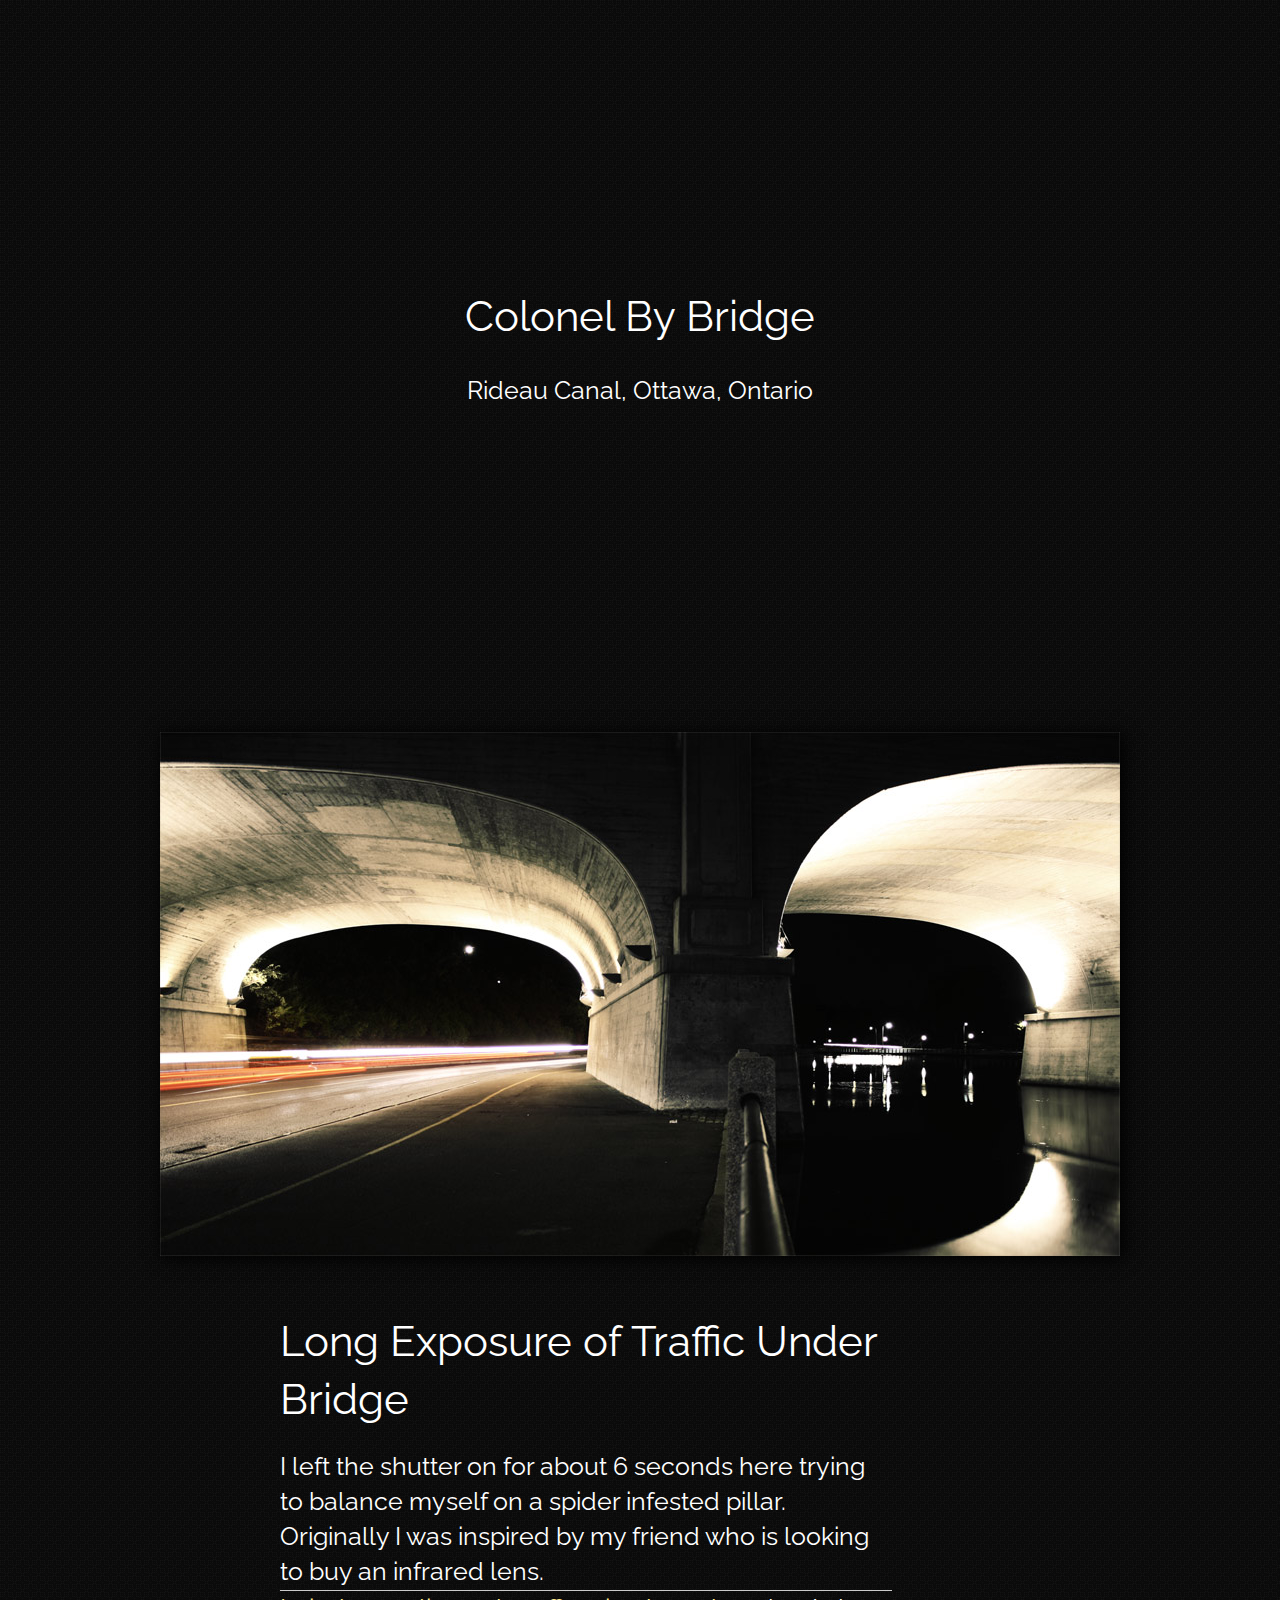
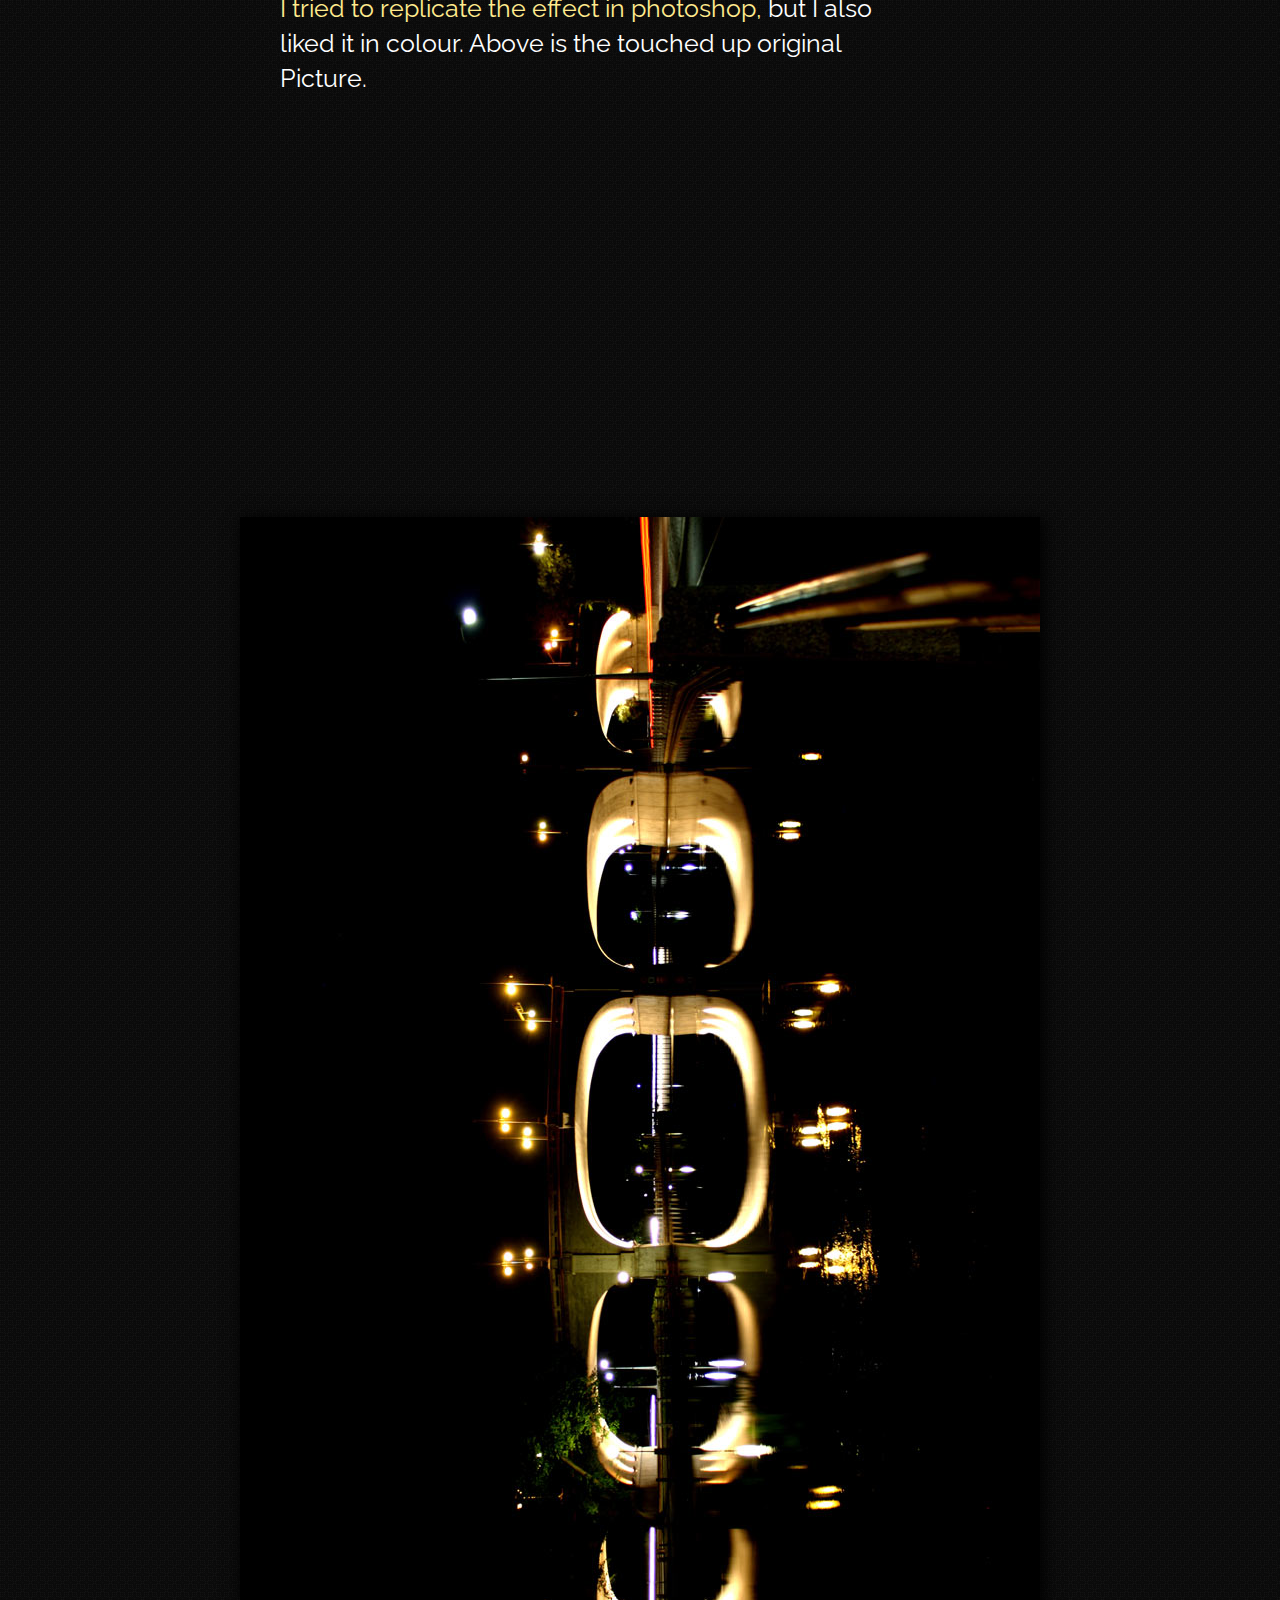
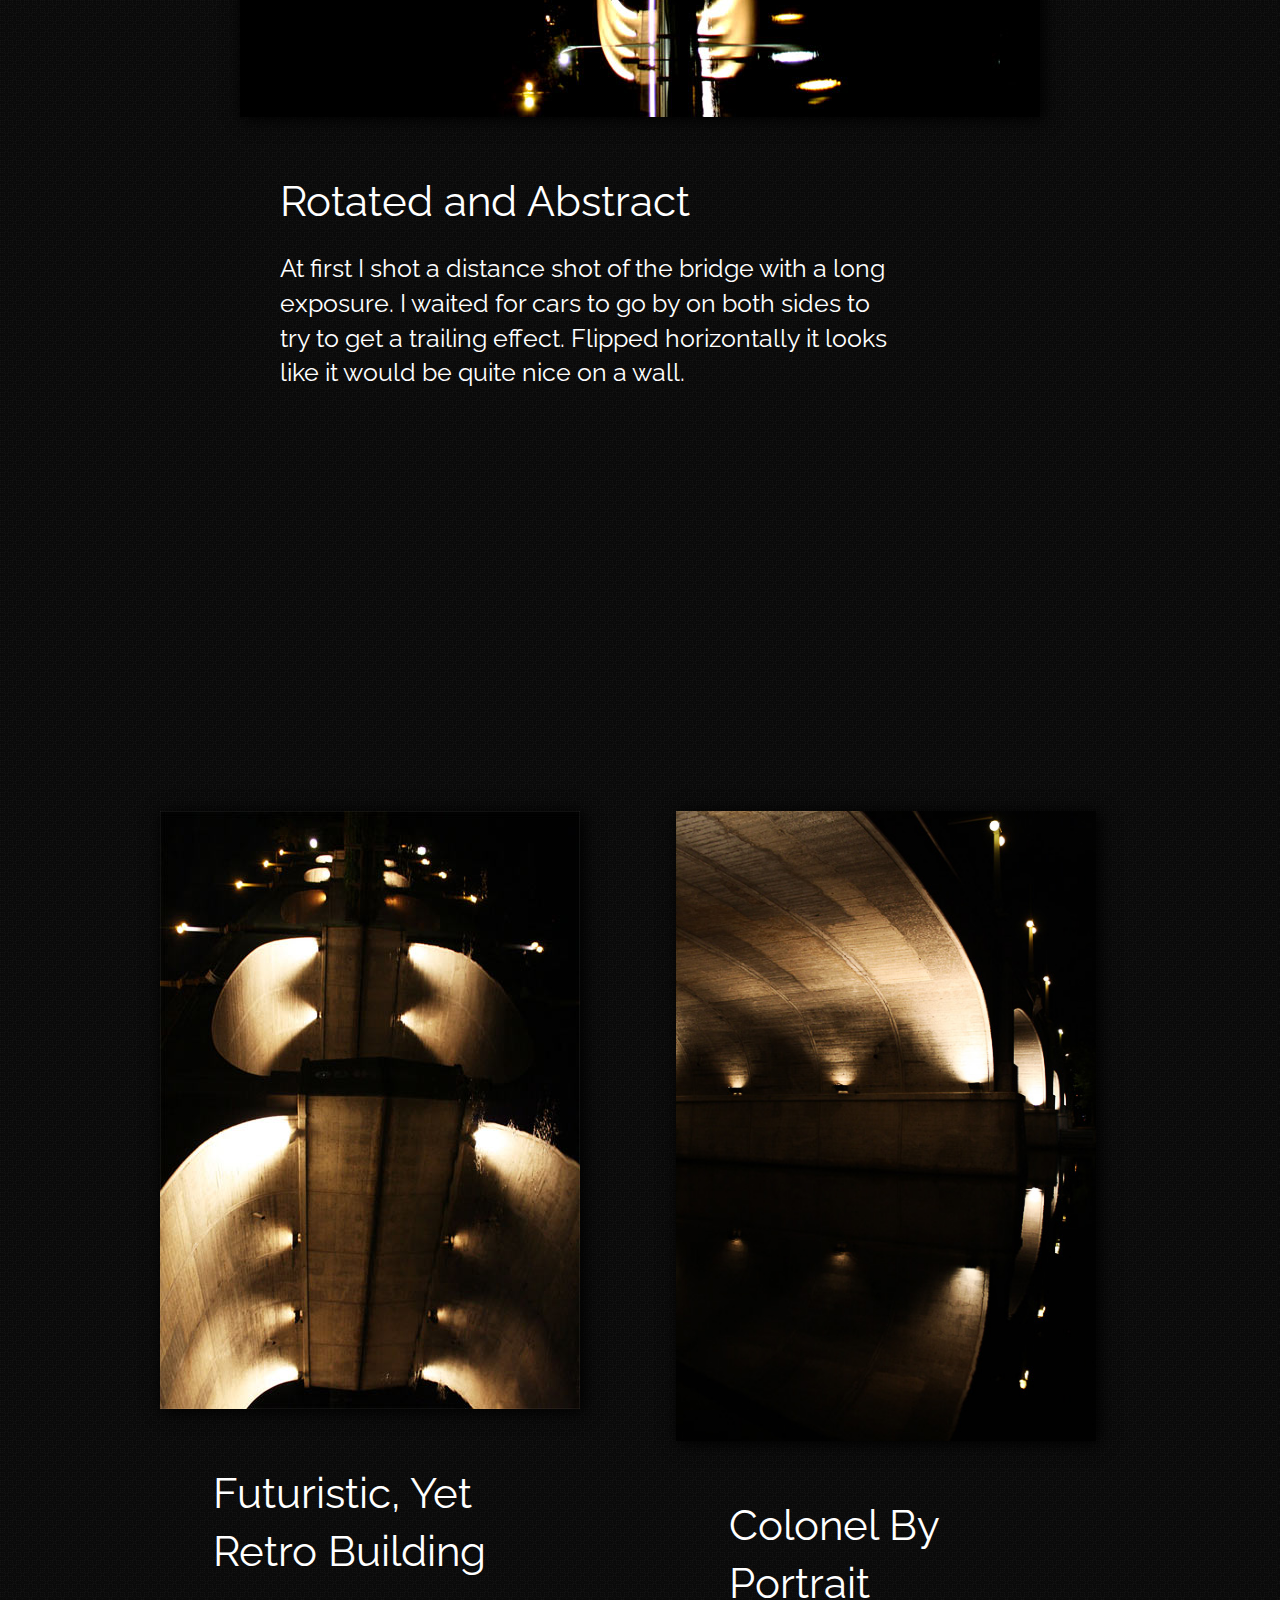
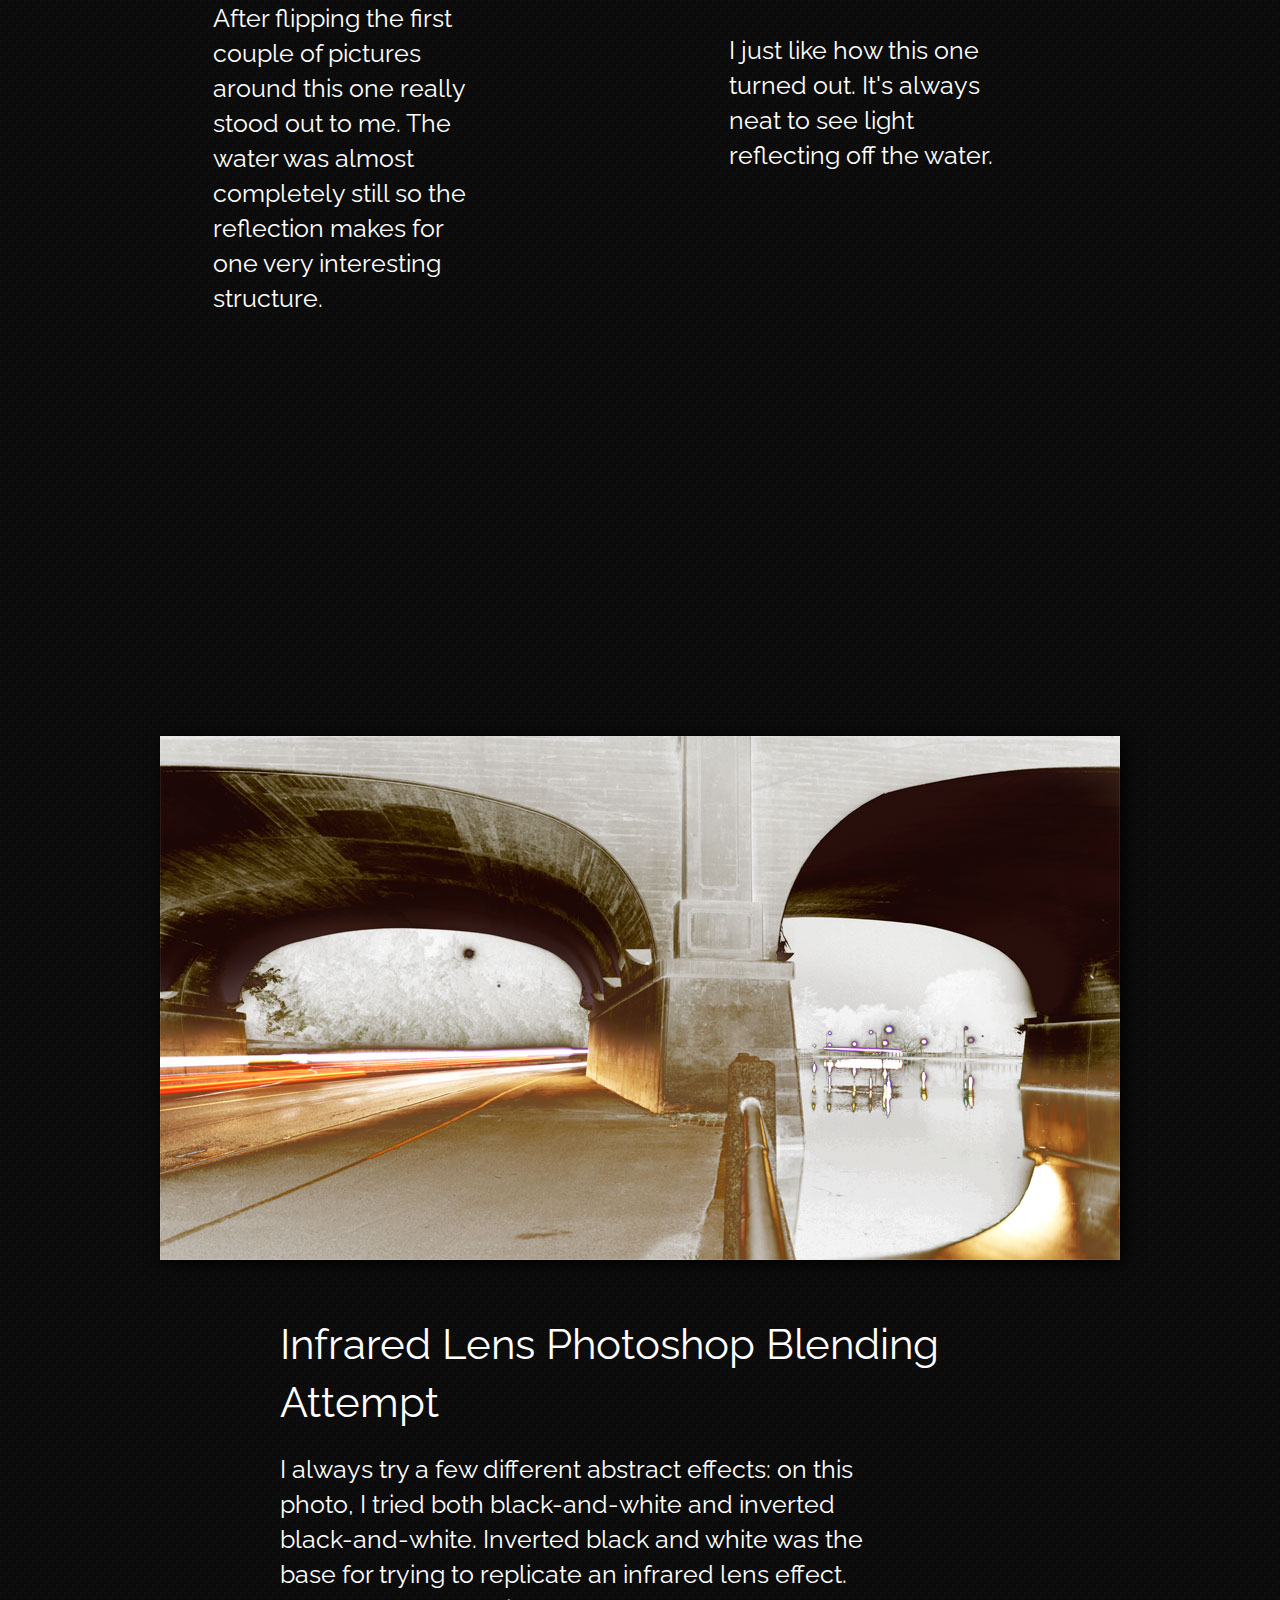
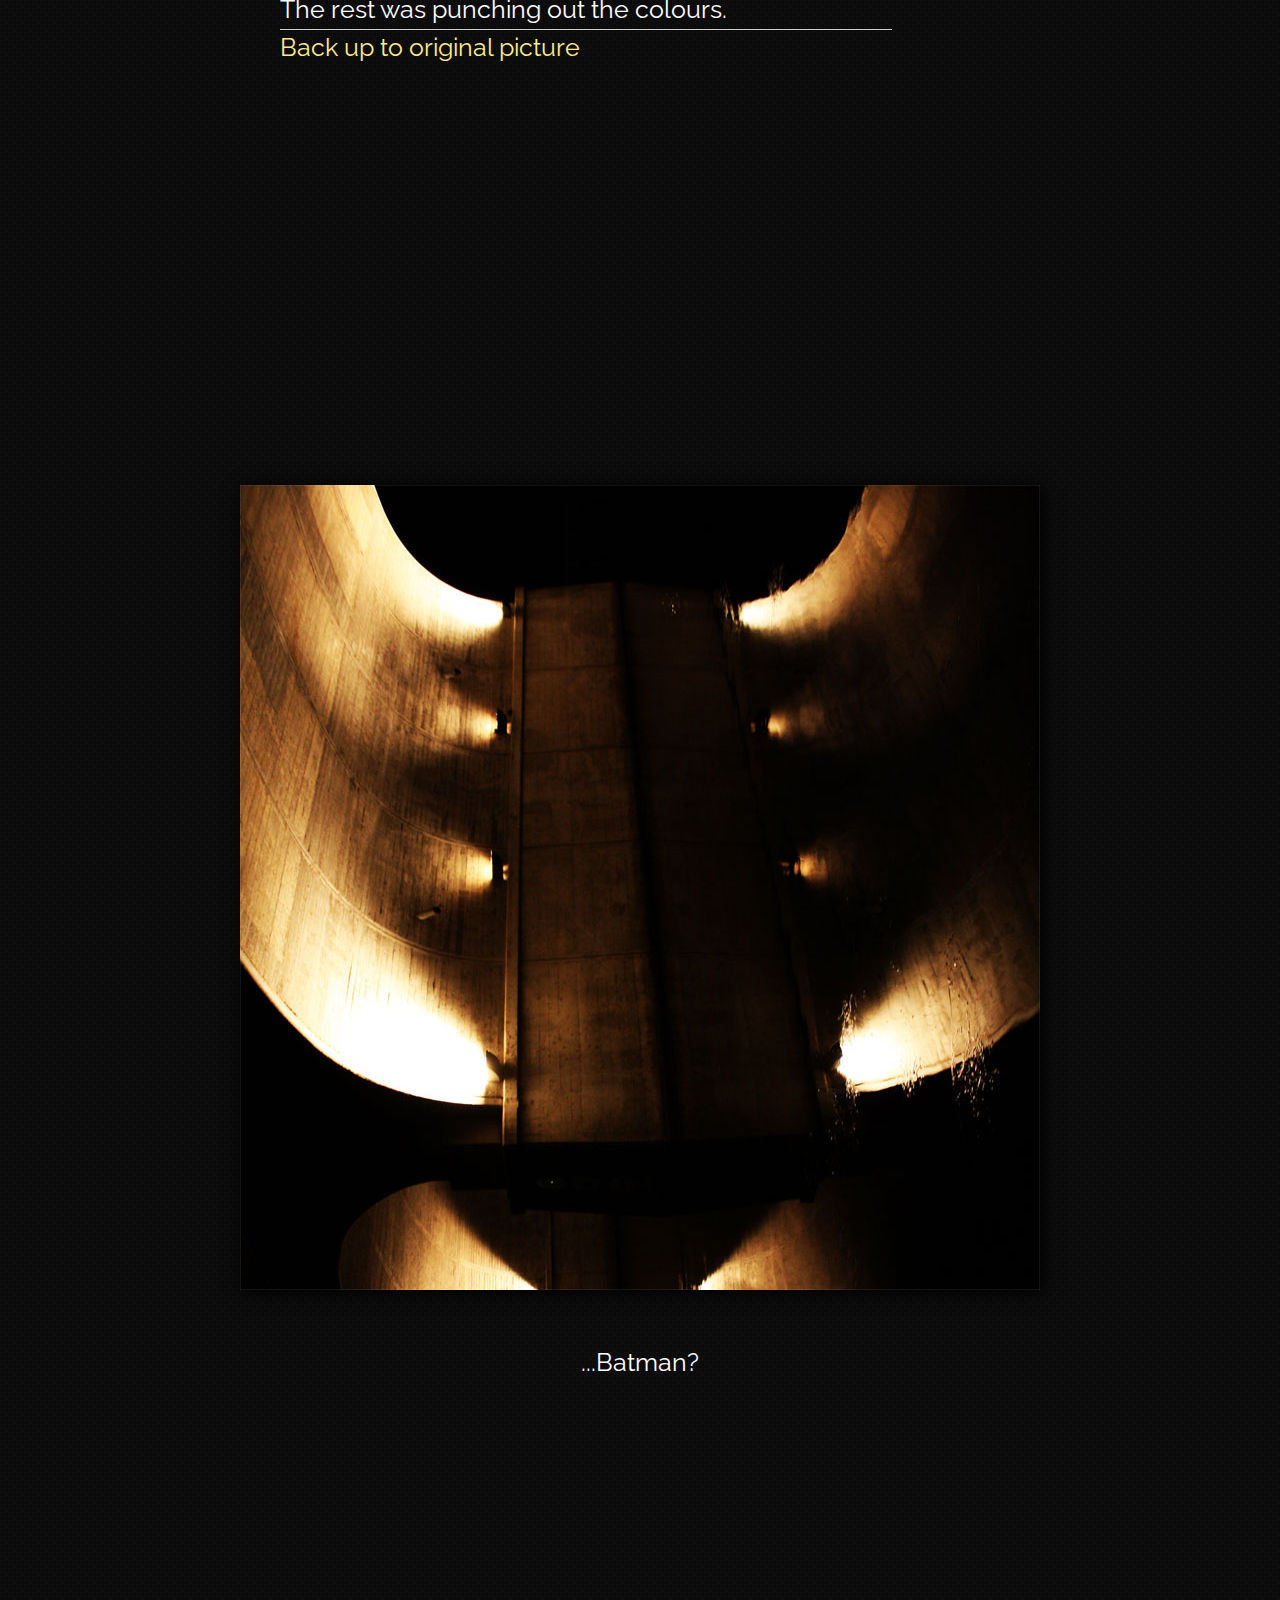
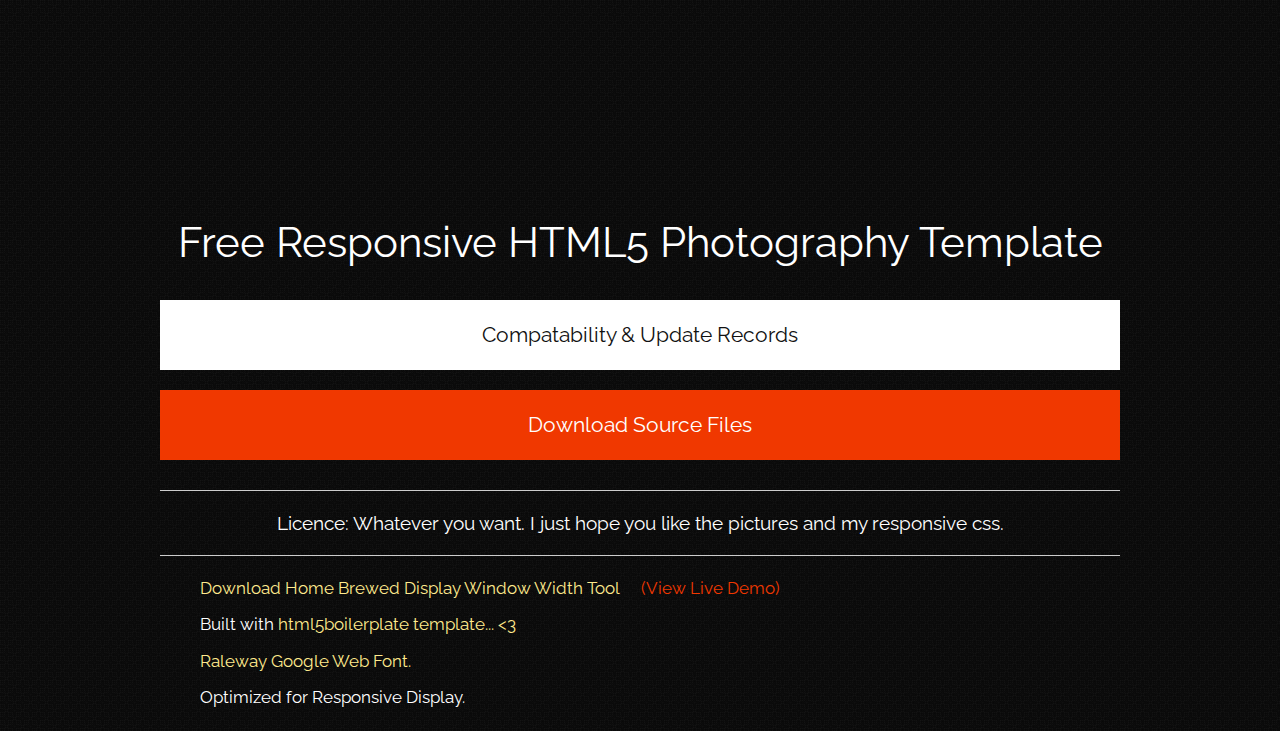
==== commit 33545848: "and just discovered how ugly cursive is as a backup font." ====
--- a/index.html
+++ b/index.html
@@ -43,18 +43,18 @@
     </article>
     
     <article>
+    	<img src="img/abstract.jpg" alt="abstract" />
+	    <dl>
+	    	<dt>Rotated and Abstract</dt>
+	    	<dd>At first I shot a distance shot of the bridge with a long exposure.  I waited for cars to go by on both sides to try to get a trailing effect.  Flipped horizontally it looks like it would be quite nice on a wall.</dd>
+	    </dl>
+    </article>
+    
+    <article class="foursixty clearfix">
     	<img src="img/building-bridge.jpg" alt="building-bridge" />
 	    <dl>
 	    	<dt>Futuristic, Yet Retro Building</dt>
 	    	<dd>After flipping the first couple of pictures around this one really stood out to me. The water was almost completely still so the reflection makes for one very interesting structure.</dd>
-	    </dl>
-    </article>
-    
-    <article class="foursixty clearfix">
-    	<img src="img/abstract.jpg" alt="abstract" />
-	    <dl>
-	    	<dt>Rotated and Abstract</dt>
-	    	<dd>At first I shot a distance shot of the bridge with a long exposure.  I waited for cars to go by on both sides to try to get a trailing effect.  Flipped horizontally it looks like it would be quite nice on a wall.</dd>
 	    </dl>
     </article>
     
--- a/css/main.css
+++ b/css/main.css
@@ -448,7 +448,7 @@
 body{
 	background: url(../img/repeating-bg.jpg);
 	color: #fff;
-	font-family: 'Raleway', cursive, helvetica, arial;
+	font-family: 'Raleway', helvetica, arial;
 	width:95%;
 	margin:0 auto;
 	text-align:center;
